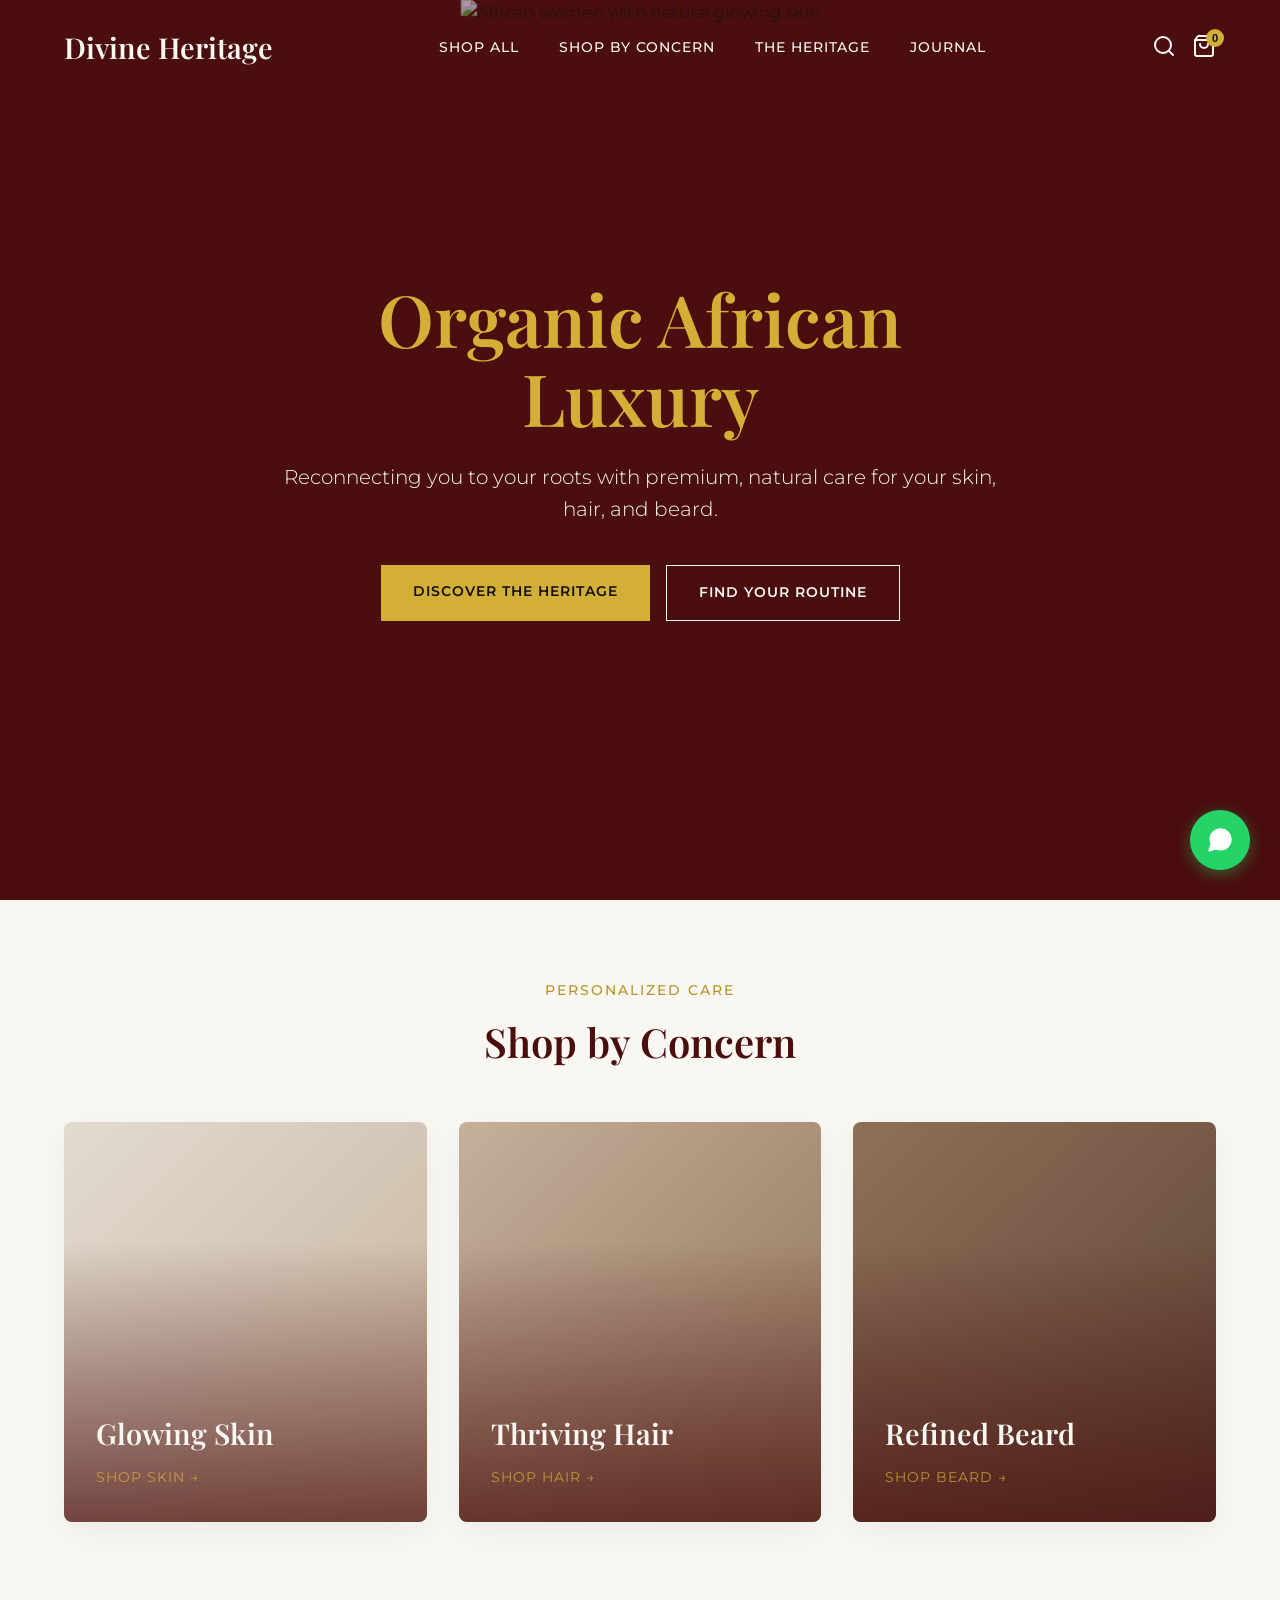
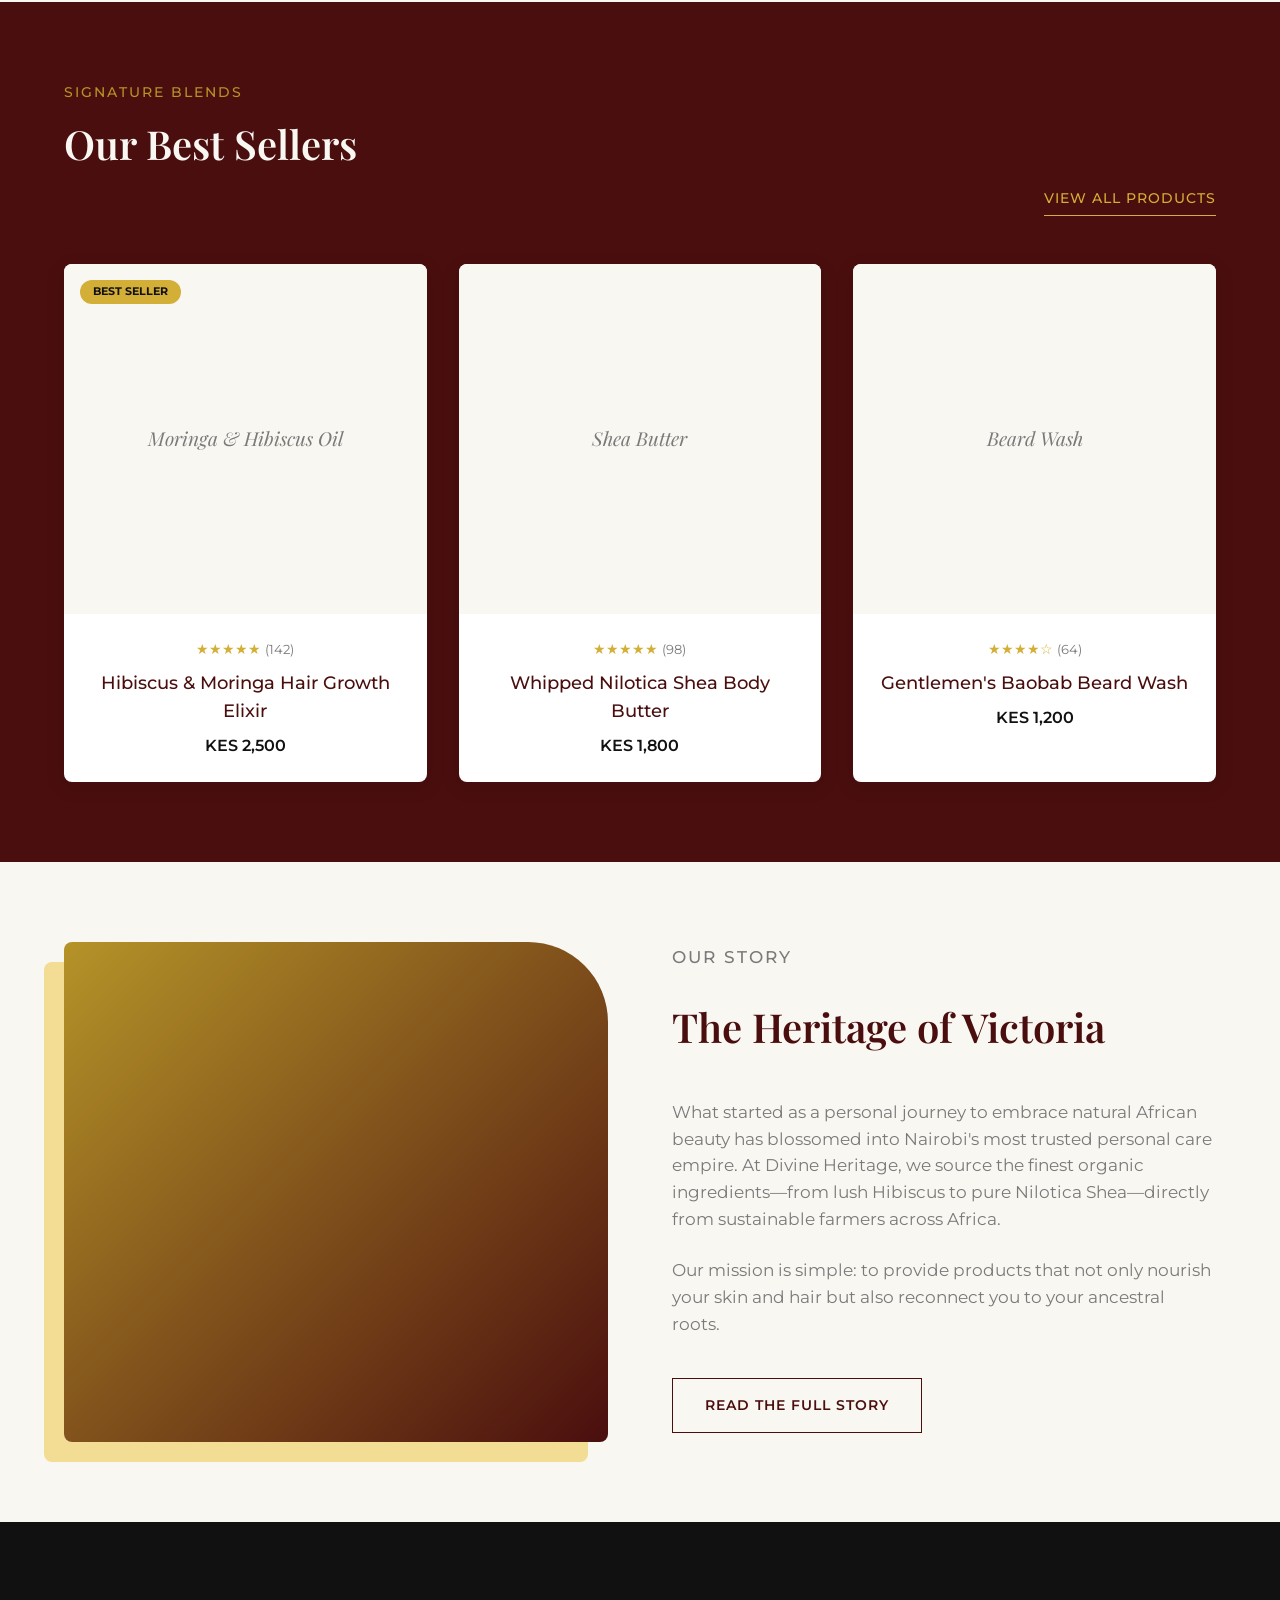
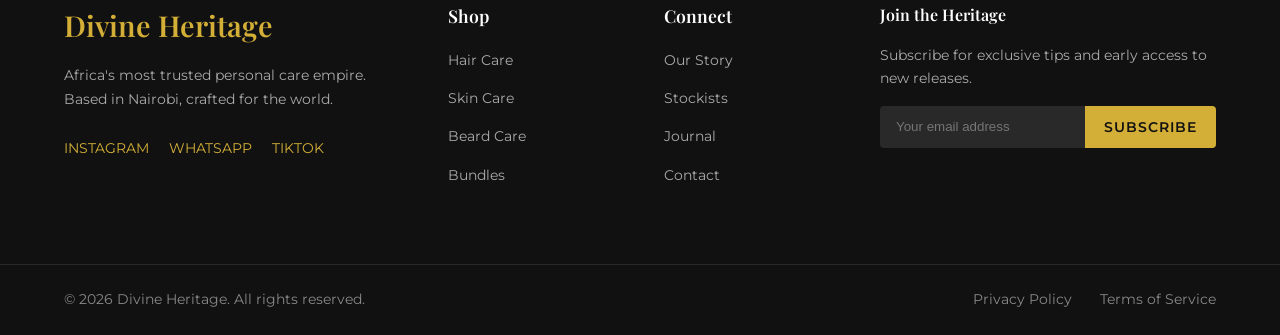
==== index.html @ e21c034c "Initial commit: Divine Heritage MVP frontend" ====
<!DOCTYPE html>
<html lang="en">
<head>
  <meta charset="UTF-8">
  <meta name="viewport" content="width=device-width, initial-scale=1.0">
  <title>Divine Heritage | Premium Organic African Beauty</title>
  <meta name="description" content="Discover Africa's most trusted personal care empire. Shop organic, premium beauty for hair, skin, and beard.">
  <link rel="preconnect" href="https://fonts.googleapis.com">
  <link rel="preconnect" href="https://fonts.gstatic.com" crossorigin>
  <link href="https://fonts.googleapis.com/css2?family=Montserrat:wght@300;400;500;600&family=Playfair+Display:ital,wght@0,400;0,600;0,700;1,400&display=swap" rel="stylesheet">
  <link rel="stylesheet" href="style.css">
</head>
<body>
  <!-- Header -->
  <header id="header">
    <div class="nav-container">
      <div class="logo">
        <h1>Divine Heritage</h1>
      </div>
      <nav class="desktop-nav">
        <ul>
          <li><a href="#shop">Shop All</a></li>
          <li><a href="#concern">Shop By Concern</a></li>
          <li><a href="#heritage">The Heritage</a></li>
          <li><a href="#journal">Journal</a></li>
        </ul>
      </nav>
      <div class="nav-actions">
        <button class="icon-btn search-btn" aria-label="Search">
          <svg width="24" height="24" viewBox="0 0 24 24" fill="none" stroke="currentColor" stroke-width="2" stroke-linecap="round" stroke-linejoin="round"><circle cx="11" cy="11" r="8"></circle><line x1="21" y1="21" x2="16.65" y2="16.65"></line></svg>
        </button>
        <button class="icon-btn cart-btn" aria-label="Cart">
          <svg width="24" height="24" viewBox="0 0 24 24" fill="none" stroke="currentColor" stroke-width="2" stroke-linecap="round" stroke-linejoin="round"><path d="M6 2L3 6v14a2 2 0 0 0 2 2h14a2 2 0 0 0 2-2V6l-3-4z"></path><line x1="3" y1="6" x2="21" y2="6"></line><path d="M16 10a4 4 0 0 1-8 0"></path></svg>
          <span class="cart-count">0</span>
        </button>
        <button class="mobile-menu-btn" aria-label="Menu">
          <svg width="24" height="24" viewBox="0 0 24 24" fill="none" stroke="currentColor" stroke-width="2" stroke-linecap="round" stroke-linejoin="round"><line x1="3" y1="12" x2="21" y2="12"></line><line x1="3" y1="6" x2="21" y2="6"></line><line x1="3" y1="18" x2="21" y2="18"></line></svg>
        </button>
      </div>
    </div>
  </header>

  <!-- Hero Section -->
  <section class="hero">
    <div class="hero-image-wrapper">
         <img src="file:///C:/Users/User/.gemini/antigravity/brain/b475bd1d-5b4a-4b65-ba5e-f91fca15aad9/hero_background_1776484237523.png" alt="African women with natural glowing skin" class="hero-bg">
    </div>
    <div class="hero-content fade-in-up">
      <h2 class="hero-title">Organic African Luxury</h2>
      <p class="hero-subtitle">Reconnecting you to your roots with premium, natural care for your skin, hair, and beard.</p>
      <div class="hero-buttons">
        <a href="#shop" class="btn btn-primary">Discover the Heritage</a>
        <a href="#quiz" class="btn btn-outline">Find Your Routine</a>
      </div>
    </div>
  </section>

  <!-- Shop by Concern -->
  <section id="concern" class="section">
    <div class="container text-center">
      <p class="section-kicker">Personalized Care</p>
      <h2 class="section-title">Shop by Concern</h2>
      <div class="concern-grid fade-in-up">
        
        <a href="#" class="concern-card">
          <div class="concern-img skin"></div>
          <div class="concern-overlay">
            <h3>Glowing Skin</h3>
            <span class="link-text">Shop Skin &rarr;</span>
          </div>
        </a>

        <a href="#" class="concern-card">
          <div class="concern-img hair"></div>
          <div class="concern-overlay">
            <h3>Thriving Hair</h3>
            <span class="link-text">Shop Hair &rarr;</span>
          </div>
        </a>

        <a href="#" class="concern-card">
          <div class="concern-img beard"></div>
          <div class="concern-overlay">
            <h3>Refined Beard</h3>
            <span class="link-text">Shop Beard &rarr;</span>
          </div>
        </a>

      </div>
    </div>
  </section>

  <!-- Best Sellers -->
  <section id="shop" class="section section-dark">
    <div class="container">
      <div class="section-header">
        <div>
           <p class="section-kicker">Signature Blends</p>
           <h2 class="section-title text-light">Our Best Sellers</h2>
        </div>
        <a href="#" class="link-light">View All Products</a>
      </div>

      <div class="products-grid">
        <!-- Product 1 -->
        <div class="product-card fade-in-up delay-1">
          <div class="product-image-container">
            <div class="product-placeholder">Moringa & Hibiscus Oil</div>
            <div class="product-actions">
              <button class="btn btn-primary btn-full add-to-cart-btn">Quick Add</button>
            </div>
            <span class="badge">Best Seller</span>
          </div>
          <div class="product-info">
            <div class="rating">★★★★★ <span>(142)</span></div>
            <h3 class="product-name">Hibiscus & Moringa Hair Growth Elixir</h3>
            <p class="product-price">KES 2,500</p>
          </div>
        </div>
        <!-- Product 2 -->
        <div class="product-card fade-in-up delay-2">
          <div class="product-image-container">
            <div class="product-placeholder">Shea Butter</div>
            <div class="product-actions">
               <button class="btn btn-primary btn-full add-to-cart-btn">Quick Add</button>
            </div>
          </div>
          <div class="product-info">
             <div class="rating">★★★★★ <span>(98)</span></div>
            <h3 class="product-name">Whipped Nilotica Shea Body Butter</h3>
            <p class="product-price">KES 1,800</p>
          </div>
        </div>
        <!-- Product 3 -->
        <div class="product-card fade-in-up delay-3">
          <div class="product-image-container">
             <div class="product-placeholder">Beard Wash</div>
             <div class="product-actions">
               <button class="btn btn-primary btn-full add-to-cart-btn">Quick Add</button>
            </div>
          </div>
          <div class="product-info">
            <div class="rating">★★★★☆ <span>(64)</span></div>
            <h3 class="product-name">Gentlemen's Baobab Beard Wash</h3>
            <p class="product-price">KES 1,200</p>
          </div>
        </div>
      </div>
    </div>
  </section>

  <!-- The Heritage / Story -->
  <section id="heritage" class="section story-section">
    <div class="container dual-layout">
      <div class="story-image fade-in-right">
          <div class="story-img-placeholder"></div>
      </div>
      <div class="story-content fade-in-left">
        <p class="section-kicker">Our Story</p>
        <h2 class="section-title">The Heritage of Victoria</h2>
        <p>What started as a personal journey to embrace natural African beauty has blossomed into Nairobi's most trusted personal care empire. At Divine Heritage, we source the finest organic ingredients—from lush Hibiscus to pure Nilotica Shea—directly from sustainable farmers across Africa.</p>
        <p>Our mission is simple: to provide products that not only nourish your skin and hair but also reconnect you to your ancestral roots.</p>
        <a href="#" class="btn btn-outline">Read The Full Story</a>
      </div>
    </div>
  </section>

  <!-- Footer -->
  <footer class="footer">
    <div class="container footer-grid">
      <div class="footer-brand">
        <h2>Divine Heritage</h2>
        <p>Africa's most trusted personal care empire. Based in Nairobi, crafted for the world.</p>
        <div class="social-links">
           <a href="#">Instagram</a>
           <a href="#">WhatsApp</a>
           <a href="#">TikTok</a>
        </div>
      </div>
      <div class="footer-links">
        <h4>Shop</h4>
        <ul>
          <li><a href="#">Hair Care</a></li>
          <li><a href="#">Skin Care</a></li>
          <li><a href="#">Beard Care</a></li>
          <li><a href="#">Bundles</a></li>
        </ul>
      </div>
      <div class="footer-links">
        <h4>Connect</h4>
        <ul>
          <li><a href="#">Our Story</a></li>
          <li><a href="#">Stockists</a></li>
          <li><a href="#">Journal</a></li>
          <li><a href="#">Contact</a></li>
        </ul>
      </div>
      <div class="footer-newsletter">
        <h4>Join the Heritage</h4>
        <p>Subscribe for exclusive tips and early access to new releases.</p>
        <form class="newsletter-form">
          <input type="email" placeholder="Your email address" required>
          <button type="submit" class="btn btn-primary">Subscribe</button>
        </form>
      </div>
    </div>
    <div class="footer-bottom">
      <div class="container">
        <p>&copy; 2026 Divine Heritage. All rights reserved.</p>
        <div class="legal-links">
           <a href="#">Privacy Policy</a>
           <a href="#">Terms of Service</a>
        </div>
      </div>
    </div>
  </footer>

  <!-- Sticky Mobile Add to Cart & FAB -->
  <div class="floating-actions">
    <a href="https://wa.me/something" class="fab whatsapp-fab" aria-label="Chat on WhatsApp">
       <svg width="28" height="28" viewBox="0 0 24 24" fill="white" stroke="white" stroke-width="2" stroke-linecap="round" stroke-linejoin="round"><path d="M21 11.5a8.38 8.38 0 0 1-.9 3.8 8.5 8.5 0 0 1-7.6 4.7 8.38 8.38 0 0 1-3.8-.9L3 21l1.9-5.7a8.38 8.38 0 0 1-.9-3.8 8.5 8.5 0 0 1 4.7-7.6 8.38 8.38 0 0 1 3.8-.9h.5a8.48 8.48 0 0 1 8 8v.5z"></path></svg>
    </a>
  </div>

  <script src="main.js"></script>
</body>
</html>
---- style.css ----
:root {
  /* Brand Colors */
  --clr-maroon: #4A0E0E;
  --clr-maroon-dark: #2F0808;
  --clr-gold: #D4AF37;
  --clr-gold-light: #F3DD94;
  --clr-gold-dark: #B59328;
  --clr-offwhite: #F9F7F2;
  --clr-white: #FFFFFF;
  --clr-black: #111111;
  --clr-gray: #7A7A7A;
  
  /* Typography */
  --font-serif: 'Playfair Display', serif;
  --font-sans: 'Montserrat', sans-serif;

  /* Spacing & Utilities */
  --transition: all 0.3s cubic-bezier(0.25, 0.46, 0.45, 0.94);
  --section-padding: 5rem 0;
}

* {
  margin: 0;
  padding: 0;
  box-sizing: border-box;
}

html {
  scroll-behavior: smooth;
  font-size: 16px;
}

body {
  font-family: var(--font-sans);
  background-color: var(--clr-offwhite);
  color: var(--clr-black);
  line-height: 1.6;
  overflow-x: hidden;
}

h1, h2, h3, h4, h5, h6 {
  font-family: var(--font-serif);
  font-weight: 600;
  margin-bottom: 1rem;
}

a {
  text-decoration: none;
  color: inherit;
  transition: var(--transition);
}

ul {
  list-style: none;
}

/* Typography Utilities */
.section-kicker {
  font-family: var(--font-sans);
  text-transform: uppercase;
  letter-spacing: 2px;
  font-size: 0.85rem;
  color: var(--clr-gold-dark);
  font-weight: 500;
  margin-bottom: 0.5rem;
}

.section-title {
  font-size: 2.5rem;
  color: var(--clr-maroon);
  margin-bottom: 2.5rem;
}

.text-center { text-align: center; }
.text-light { color: var(--clr-offwhite); }

/* Layout Utilities */
.container {
  width: 90%;
  max-width: 1200px;
  margin: 0 auto;
}

.section {
  padding: var(--section-padding);
}

.section-dark {
  background-color: var(--clr-maroon);
  color: var(--clr-offwhite);
}

/* Buttons */
.btn {
  display: inline-block;
  padding: 1rem 2rem;
  font-family: var(--font-sans);
  font-weight: 600;
  text-transform: uppercase;
  letter-spacing: 1px;
  font-size: 0.85rem;
  cursor: pointer;
  border: none;
  transition: var(--transition);
  position: relative;
  overflow: hidden;
  text-align: center;
}

.btn-primary {
  background-color: var(--clr-gold);
  color: var(--clr-black);
}

.btn-primary:hover {
  background-color: var(--clr-gold-light);
  transform: translateY(-2px);
  box-shadow: 0 5px 15px rgba(212, 175, 55, 0.3);
}

.btn-outline {
  background-color: transparent;
  color: var(--clr-offwhite);
  border: 1px solid var(--clr-offwhite);
}

.btn-outline:hover {
  background-color: var(--clr-offwhite);
  color: var(--clr-maroon);
}

.btn-full { width: 100%; }

/* Header & Nav */
header {
  position: fixed;
  top: 0;
  left: 0;
  width: 100%;
  z-index: 1000;
  padding: 1.5rem 0;
  transition: var(--transition);
}

.header-scrolled {
  background: rgba(249, 247, 242, 0.95);
  backdrop-filter: blur(10px);
  padding: 1rem 0;
  box-shadow: 0 2px 10px rgba(0,0,0,0.05);
}

.header-scrolled .logo h1 {
  color: var(--clr-maroon);
}

.header-scrolled .desktop-nav a,
.header-scrolled .icon-btn {
  color: var(--clr-black);
}

.nav-container {
  display: flex;
  justify-content: space-between;
  align-items: center;
  width: 90%;
  max-width: 1400px;
  margin: 0 auto;
}

.logo h1 {
  font-size: 1.8rem;
  color: var(--clr-offwhite);
  margin-bottom: 0;
  transition: var(--transition);
}

.desktop-nav ul {
  display: flex;
  gap: 2.5rem;
}

.desktop-nav a {
  color: var(--clr-offwhite);
  font-size: 0.9rem;
  font-weight: 500;
  text-transform: uppercase;
  letter-spacing: 1px;
}

.desktop-nav a:hover {
  color: var(--clr-gold);
}

.nav-actions {
  display: flex;
  gap: 1rem;
  align-items: center;
}

.icon-btn, .mobile-menu-btn {
  background: transparent;
  border: none;
  color: var(--clr-offwhite);
  cursor: pointer;
  position: relative;
  transition: var(--transition);
}

.icon-btn:hover {
  color: var(--clr-gold);
}

.cart-count {
  position: absolute;
  top: -5px;
  right: -8px;
  background-color: var(--clr-gold);
  color: var(--clr-black);
  font-size: 0.7rem;
  font-weight: bold;
  height: 18px;
  width: 18px;
  border-radius: 50%;
  display: flex;
  align-items: center;
  justify-content: center;
}

.mobile-menu-btn {
  display: none;
}

/* Hero Section */
.hero {
  position: relative;
  height: 100vh;
  min-height: 600px;
  display: flex;
  align-items: center;
  justify-content: center;
  text-align: center;
  overflow: hidden;
  background-color: var(--clr-maroon);
}

.hero-image-wrapper {
  position: absolute;
  top: 0;
  left: 0;
  width: 100%;
  height: 100%;
  border-bottom-left-radius: 50% 5%;
  border-bottom-right-radius: 50% 5%;
  overflow: hidden;
}

.hero-image-wrapper::after {
  content: '';
  position: absolute;
  top: 0; left: 0; width: 100%; height: 100%;
  background: linear-gradient(to bottom, rgba(74, 14, 14, 0.4), rgba(74, 14, 14, 0.8));
}

.hero-bg {
  width: 100%;
  height: 100%;
  object-fit: cover;
  transform: scale(1.05); /* Slight zoom for premium feel */
}

.hero-content {
  position: relative;
  z-index: 10;
  max-width: 800px;
  padding: 0 1.5rem;
}

.hero-title {
  color: var(--clr-gold);
  font-size: 4.5rem;
  line-height: 1.1;
  margin-bottom: 1.5rem;
}

.hero-subtitle {
  color: var(--clr-offwhite);
  font-size: 1.25rem;
  margin-bottom: 2.5rem;
  font-weight: 300;
}

.hero-buttons {
  display: flex;
  gap: 1rem;
  justify-content: center;
}

/* Shop by Concern */
.concern-grid {
  display: grid;
  grid-template-columns: repeat(3, 1fr);
  gap: 2rem;
  margin-top: 3rem;
}

.concern-card {
  position: relative;
  height: 400px;
  overflow: hidden;
  border-radius: 8px;
  box-shadow: 0 10px 30px rgba(0,0,0,0.05);
}

.concern-img {
  width: 100%;
  height: 100%;
  background-size: cover;
  background-position: center;
  transition: transform 0.8s ease;
  background-color: #E2DBD0; /* Fallback */
}

/* Gradients for generic placeholders since we don't have images */
.concern-img.skin { background: linear-gradient(135deg, #E2DBD0, #C5B09A); }
.concern-img.hair { background: linear-gradient(135deg, #C5B09A, #8F7057); }
.concern-img.beard { background: linear-gradient(135deg, #8F7057, #5C4336); }

.concern-card::after {
  content: '';
  position: absolute;
  top: 0; left: 0; width: 100%; height: 100%;
  background: linear-gradient(to top, rgba(74, 14, 14, 0.7) 0%, transparent 70%);
}

.concern-card:hover .concern-img {
  transform: scale(1.05);
}

.concern-overlay {
  position: absolute;
  bottom: 0;
  left: 0;
  width: 100%;
  padding: 2rem;
  z-index: 5;
  color: var(--clr-offwhite);
  text-align: left;
}

.concern-overlay h3 {
  font-size: 1.8rem;
  margin-bottom: 0.5rem;
}

.link-text {
  font-family: var(--font-sans);
  font-size: 0.85rem;
  text-transform: uppercase;
  letter-spacing: 1px;
  color: var(--clr-gold);
  opacity: 0.8;
  transition: var(--transition);
}

.concern-card:hover .link-text {
  opacity: 1;
}

/* Best Sellers */
.section-header {
  display: flex;
  justify-content: space-between;
  align-items: flex-end;
  margin-bottom: 3rem;
}

.link-light {
  color: var(--clr-gold);
  text-transform: uppercase;
  letter-spacing: 1px;
  font-size: 0.85rem;
  font-weight: 500;
  border-bottom: 1px solid var(--clr-gold);
  padding-bottom: 5px;
}

.link-light:hover {
  color: var(--clr-offwhite);
  border-bottom-color: var(--clr-offwhite);
}

.products-grid {
  display: grid;
  grid-template-columns: repeat(auto-fill, minmax(300px, 1fr));
  gap: 2rem;
}

.product-card {
  background-color: var(--clr-white);
  border-radius: 8px;
  overflow: hidden;
  box-shadow: 0 5px 20px rgba(0,0,0,0.1);
  transition: var(--transition);
}

.product-card:hover {
  transform: translateY(-10px);
}

.product-image-container {
  position: relative;
  height: 350px;
  overflow: hidden;
}

/* Soft placeholders */
.product-placeholder {
  width: 100%;
  height: 100%;
  background: var(--clr-offwhite);
  display: flex;
  align-items: center;
  justify-content: center;
  font-family: var(--font-serif);
  color: var(--clr-gray);
  font-size: 1.2rem;
  font-style: italic;
}

.badge {
  position: absolute;
  top: 1rem;
  left: 1rem;
  background-color: var(--clr-gold);
  color: var(--clr-black);
  padding: 0.2rem 0.8rem;
  font-size: 0.7rem;
  font-weight: bold;
  text-transform: uppercase;
  border-radius: 20px;
}

.product-actions {
  position: absolute;
  bottom: -60px;
  left: 0;
  width: 100%;
  padding: 1rem;
  transition: var(--transition);
  opacity: 0;
}

.product-card:hover .product-actions {
  bottom: 0;
  opacity: 1;
}

.product-info {
  padding: 1.5rem;
  text-align: center;
}

.rating {
  color: var(--clr-gold);
  font-size: 0.9rem;
  margin-bottom: 0.5rem;
}
.rating span { color: var(--clr-gray); font-size: 0.8rem; }

.product-name {
  font-size: 1.1rem;
  color: var(--clr-maroon);
  font-family: var(--font-sans);
  font-weight: 500;
  margin-bottom: 0.5rem;
}

.product-price {
  font-family: var(--font-sans);
  font-weight: 600;
  color: var(--clr-black);
}

/* The Heritage (Story) */
.dual-layout {
  display: grid;
  grid-template-columns: 1fr 1fr;
  gap: 4rem;
  align-items: center;
}

.story-img-placeholder {
  height: 500px;
  background: linear-gradient(135deg, #B59328, #4A0E0E);
  border-radius: 8px 80px 8px 8px; /* Organic shape */
  box-shadow: -20px 20px 0 var(--clr-gold-light);
}

.story-content p {
  color: var(--clr-gray);
  margin-bottom: 1.5rem;
  font-size: 1.05rem;
}

.story-content .btn {
  margin-top: 1rem;
  border-color: var(--clr-maroon);
  color: var(--clr-maroon);
}
.story-content .btn:hover {
  background-color: var(--clr-maroon);
  color: var(--clr-offwhite);
}

/* Footer */
.footer {
  background-color: var(--clr-black);
  color: var(--clr-offwhite);
  padding-top: 5rem;
}

.footer-grid {
  display: grid;
  grid-template-columns: 2fr 1fr 1fr 2fr;
  gap: 3rem;
  margin-bottom: 4rem;
}

.footer-brand h2 {
  color: var(--clr-gold);
  font-size: 1.8rem;
}
.footer-brand p {
  color: #aaa;
  margin-bottom: 1.5rem;
  font-size: 0.9rem;
}
.social-links a {
  display: inline-block;
  margin-right: 1rem;
  color: var(--clr-gold);
  font-size: 0.9rem;
  text-transform: uppercase;
}

.footer-links h4 {
  color: var(--clr-white);
  font-size: 1.1rem;
}
.footer-links ul li {
  margin-bottom: 0.8rem;
}
.footer-links a {
  color: #aaa;
  font-size: 0.9rem;
}
.footer-links a:hover {
  color: var(--clr-gold);
}

.footer-newsletter h4 {
  color: var(--clr-white);
}
.footer-newsletter p {
  color: #aaa;
  font-size: 0.9rem;
  margin-bottom: 1rem;
}
.newsletter-form {
  display: flex;
}
.newsletter-form input {
  padding: 0.8rem 1rem;
  border: none;
  background: rgba(255,255,255,0.1);
  color: white;
  outline: none;
  border-radius: 4px 0 0 4px;
  flex-grow: 1;
}
.newsletter-form .btn {
  border-radius: 0 4px 4px 0;
  padding: 0.8rem 1.2rem;
}

.footer-bottom {
  border-top: 1px solid rgba(255,255,255,0.1);
  padding: 1.5rem 0;
  font-size: 0.85rem;
  color: #888;
}
.footer-bottom .container {
  display: flex;
  justify-content: space-between;
  align-items: center;
}
.legal-links a {
  margin-left: 1.5rem;
  color: #888;
}

/* Floating Actions */
.floating-actions {
  position: fixed;
  bottom: 30px;
  right: 30px;
  z-index: 1000;
}
.fab {
  display: flex;
  justify-content: center;
  align-items: center;
  width: 60px;
  height: 60px;
  border-radius: 50%;
  background-color: #25D366; /* WhatsApp Green */
  box-shadow: 0 4px 15px rgba(37, 211, 102, 0.4);
  transition: transform 0.3s ease;
}
.fab:hover {
  transform: scale(1.1);
}

/* Animations */
.fade-in-up {
  opacity: 0;
  transform: translateY(30px);
  transition: opacity 0.8s ease, transform 0.8s ease;
}
.fade-in-right {
  opacity: 0;
  transform: translateX(-30px);
  transition: opacity 0.8s ease, transform 0.8s ease;
}
.fade-in-left {
  opacity: 0;
  transform: translateX(30px);
  transition: opacity 0.8s ease, transform 0.8s ease;
}
.is-visible {
  opacity: 1;
  transform: translate(0);
}

.delay-1 { transition-delay: 0.1s; }
.delay-2 { transition-delay: 0.2s; }
.delay-3 { transition-delay: 0.3s; }

/* Responsive */
@media (max-width: 992px) {
  .hero-title { font-size: 3.5rem; }
  .dual-layout { grid-template-columns: 1fr; gap: 2rem; }
  .story-img-placeholder { height: 350px; }
  .footer-grid { grid-template-columns: 1fr 1fr; }
}

@media (max-width: 768px) {
  .desktop-nav { display: none; }
  .mobile-menu-btn { display: block; }
  .hero-title { font-size: 2.8rem; }
  .hero-buttons { flex-direction: column; }
  .concern-grid { grid-template-columns: 1fr; }
  .footer-grid { grid-template-columns: 1fr; }
}
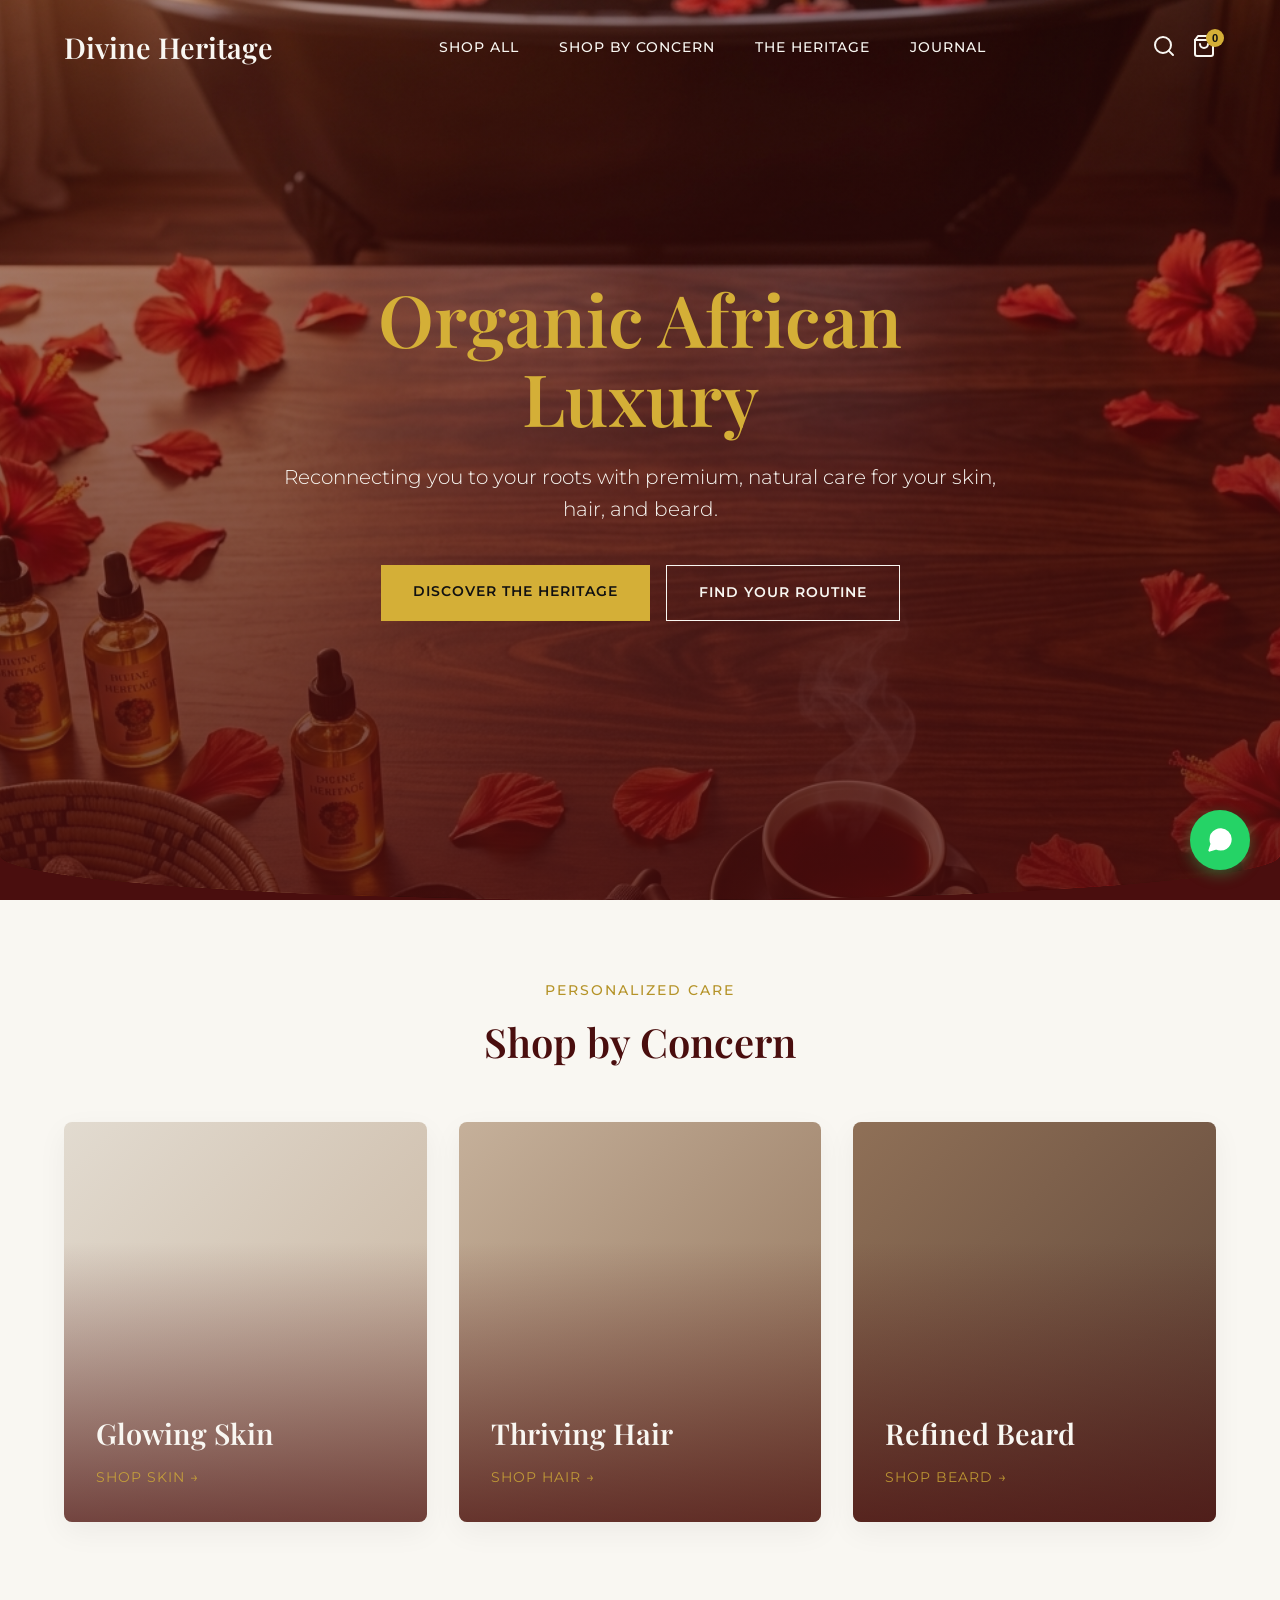
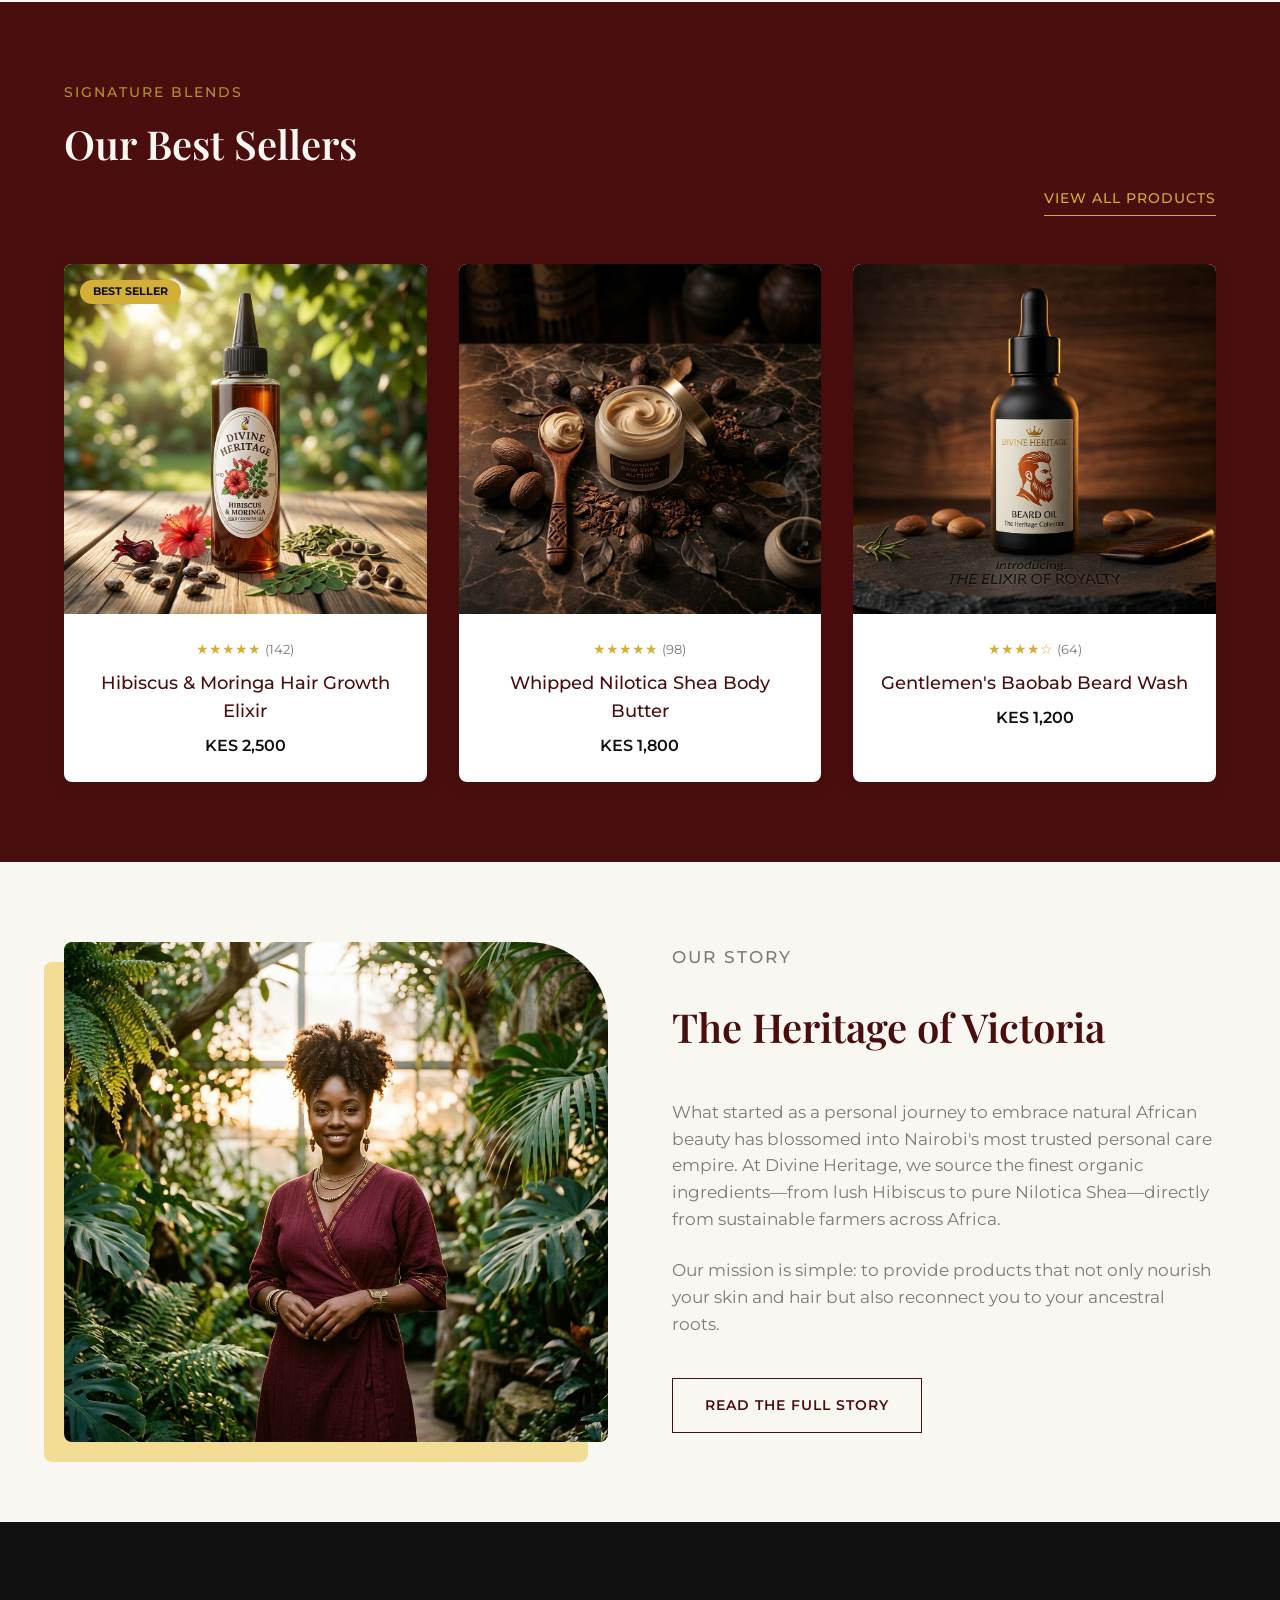
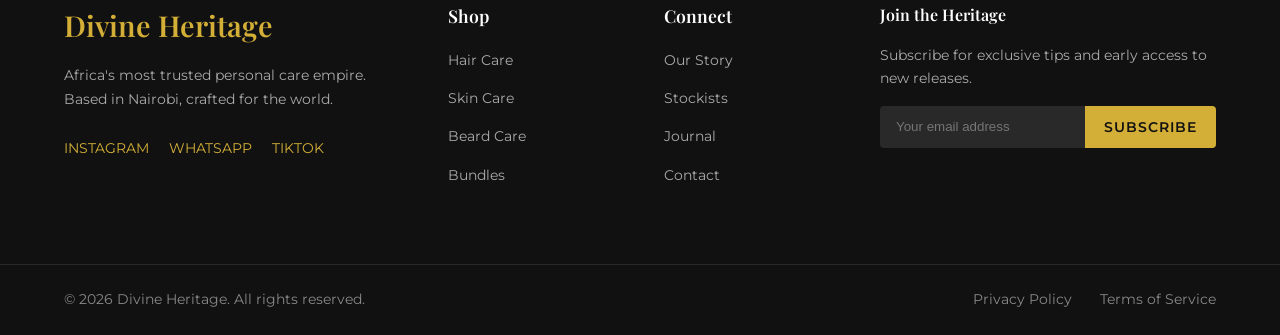
==== commit c0d53d4f: "Updated assets based on authentic brand photos" ====
--- a/index.html
+++ b/index.html
@@ -43,7 +43,7 @@
   <!-- Hero Section -->
   <section class="hero">
     <div class="hero-image-wrapper">
-         <img src="file:///C:/Users/User/.gemini/antigravity/brain/b475bd1d-5b4a-4b65-ba5e-f91fca15aad9/hero_background_1776484237523.png" alt="African women with natural glowing skin" class="hero-bg">
+         <img src="assets/hero_background_v2_1776486921537.png" alt="African women with natural glowing skin" class="hero-bg">
     </div>
     <div class="hero-content fade-in-up">
       <h2 class="hero-title">Organic African Luxury</h2>
@@ -105,7 +105,7 @@
         <!-- Product 1 -->
         <div class="product-card fade-in-up delay-1">
           <div class="product-image-container">
-            <div class="product-placeholder">Moringa & Hibiscus Oil</div>
+            <img src="assets/product_hair_oil_v2_1776486874423.png" alt="Moringa & Hibiscus Oil" style="width:100%; height:100%; object-fit:cover;">
             <div class="product-actions">
               <button class="btn btn-primary btn-full add-to-cart-btn">Quick Add</button>
             </div>
@@ -120,7 +120,7 @@
         <!-- Product 2 -->
         <div class="product-card fade-in-up delay-2">
           <div class="product-image-container">
-            <div class="product-placeholder">Shea Butter</div>
+            <img src="assets/product_shea_butter_v2_1776486889189.png" alt="Shea Butter" style="width:100%; height:100%; object-fit:cover;">
             <div class="product-actions">
                <button class="btn btn-primary btn-full add-to-cart-btn">Quick Add</button>
             </div>
@@ -134,7 +134,7 @@
         <!-- Product 3 -->
         <div class="product-card fade-in-up delay-3">
           <div class="product-image-container">
-             <div class="product-placeholder">Beard Wash</div>
+             <img src="assets/product_beard_wash_v2_1776486905525.png" alt="Beard Wash" style="width:100%; height:100%; object-fit:cover;">
              <div class="product-actions">
                <button class="btn btn-primary btn-full add-to-cart-btn">Quick Add</button>
             </div>
@@ -153,7 +153,7 @@
   <section id="heritage" class="section story-section">
     <div class="container dual-layout">
       <div class="story-image fade-in-right">
-          <div class="story-img-placeholder"></div>
+          <div class="story-img-placeholder" style="background-image: url('assets/story_founder_1776485600450.png'); background-size: cover; background-position: center;"></div>
       </div>
       <div class="story-content fade-in-left">
         <p class="section-kicker">Our Story</p>
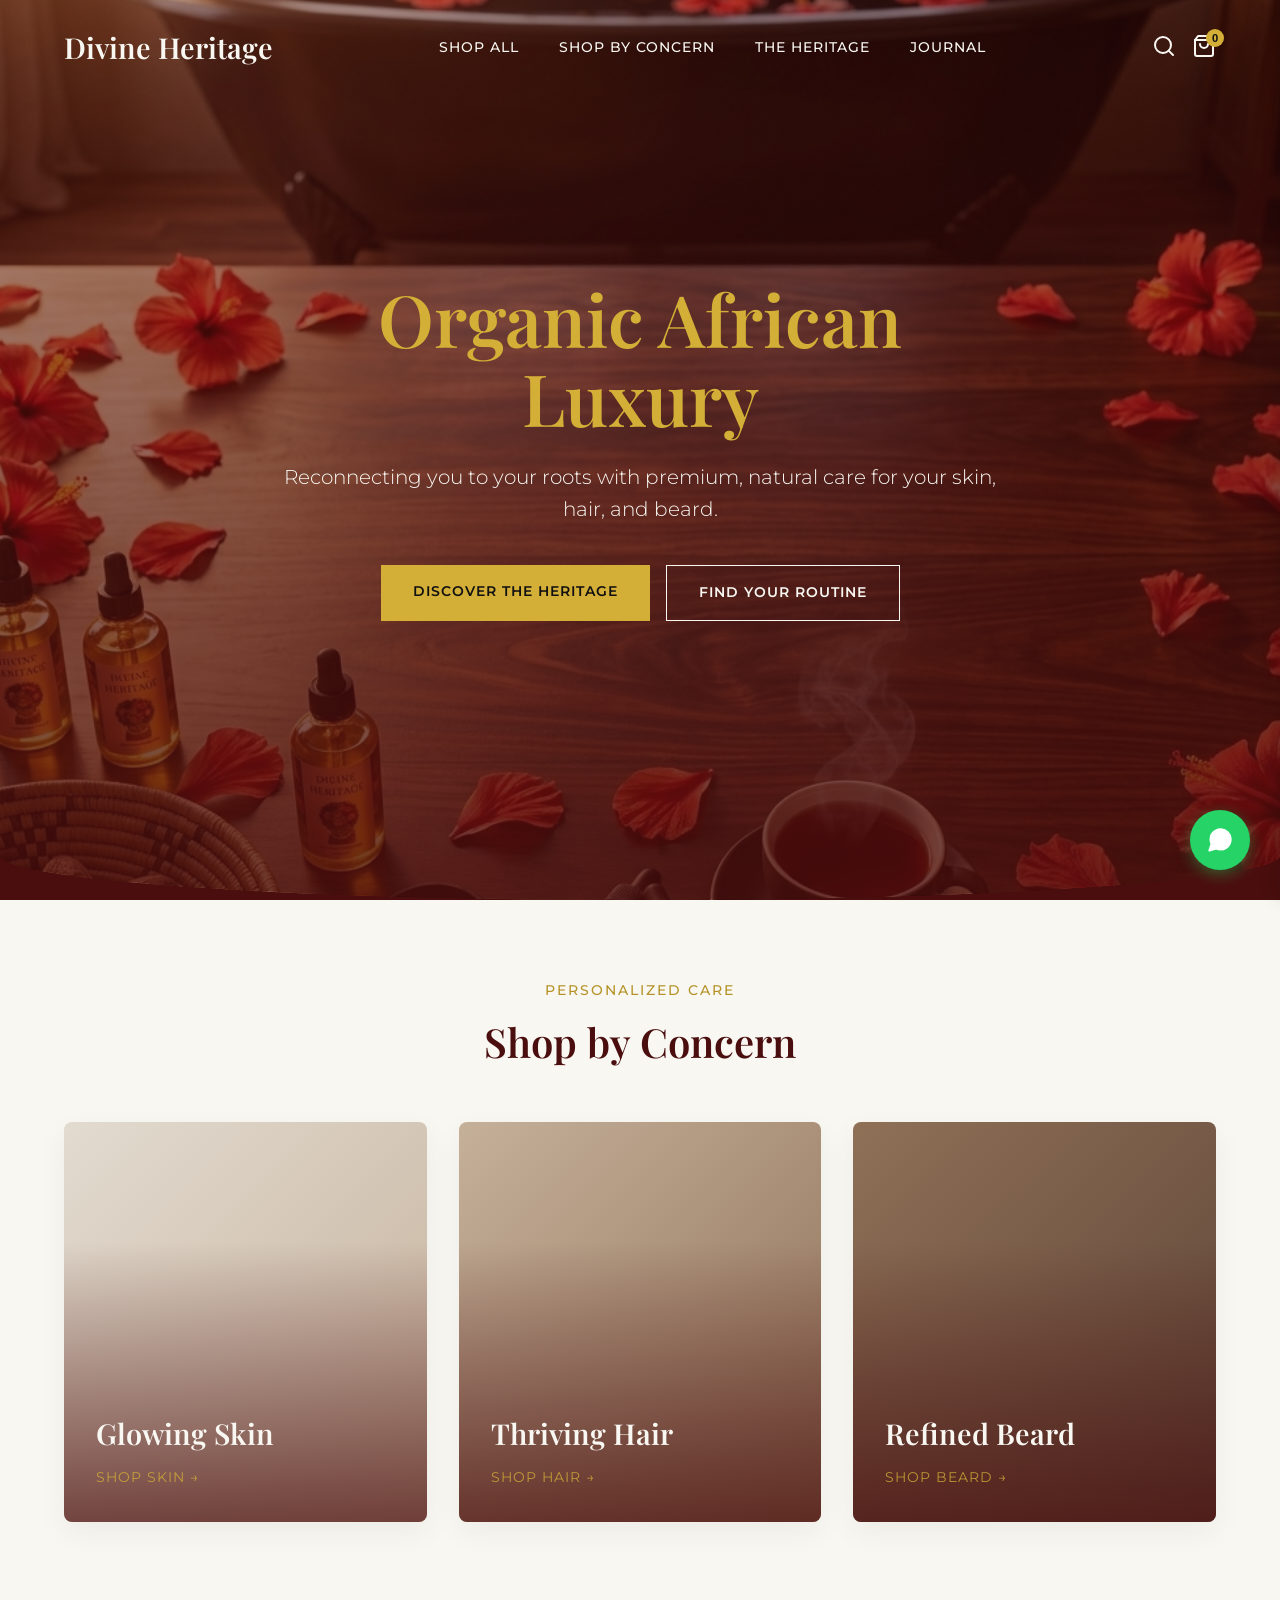
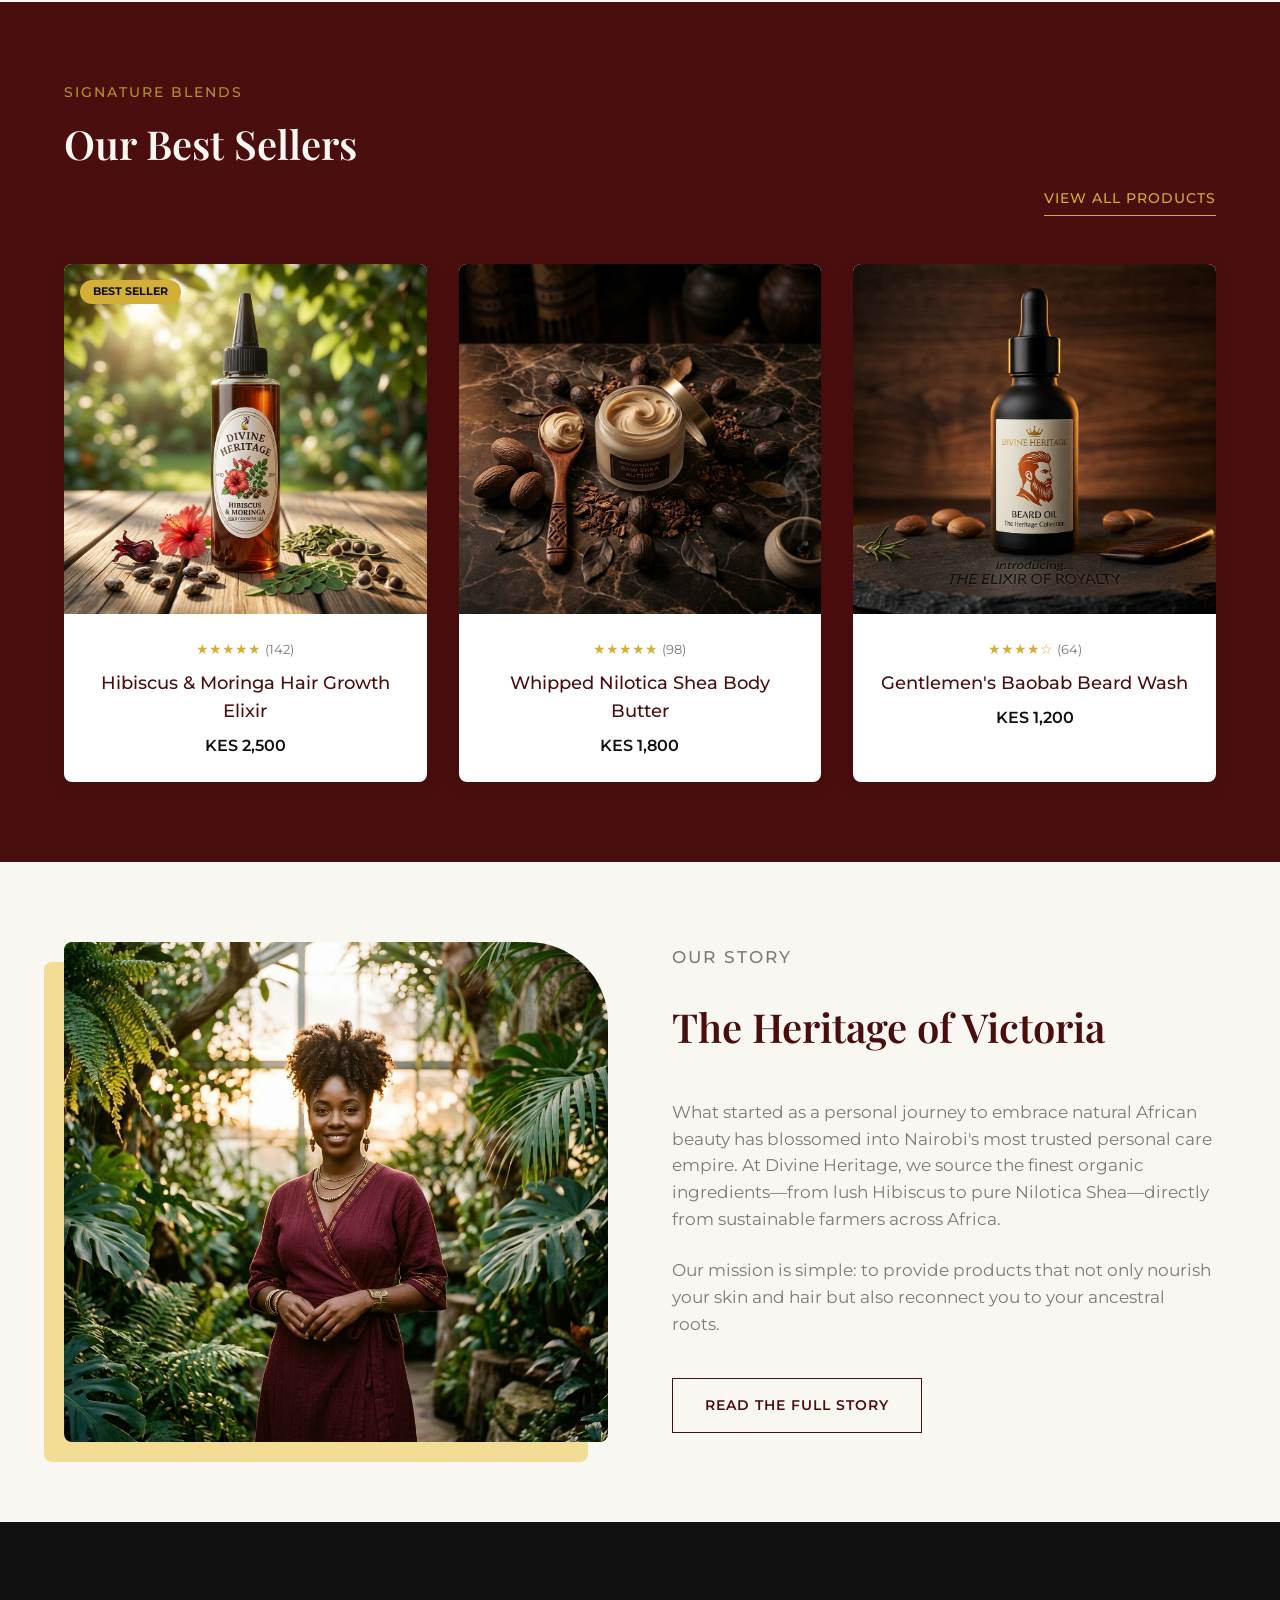
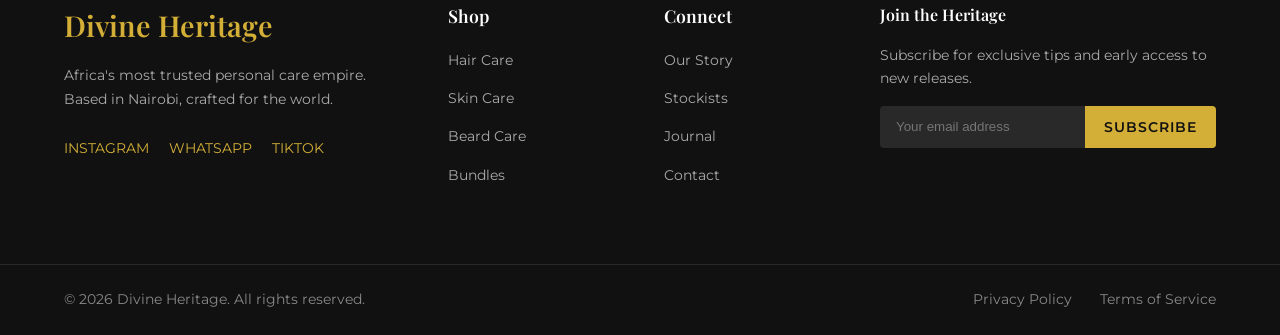
==== commit 18597df2: "Add dynamic WhatsApp Shopping Cart Integration" ====
--- a/index.html
+++ b/index.html
@@ -29,7 +29,7 @@
         <button class="icon-btn search-btn" aria-label="Search">
           <svg width="24" height="24" viewBox="0 0 24 24" fill="none" stroke="currentColor" stroke-width="2" stroke-linecap="round" stroke-linejoin="round"><circle cx="11" cy="11" r="8"></circle><line x1="21" y1="21" x2="16.65" y2="16.65"></line></svg>
         </button>
-        <button class="icon-btn cart-btn" aria-label="Cart">
+        <button class="icon-btn cart-btn" id="cart-btn" aria-label="Cart">
           <svg width="24" height="24" viewBox="0 0 24 24" fill="none" stroke="currentColor" stroke-width="2" stroke-linecap="round" stroke-linejoin="round"><path d="M6 2L3 6v14a2 2 0 0 0 2 2h14a2 2 0 0 0 2-2V6l-3-4z"></path><line x1="3" y1="6" x2="21" y2="6"></line><path d="M16 10a4 4 0 0 1-8 0"></path></svg>
           <span class="cart-count">0</span>
         </button>
@@ -107,7 +107,7 @@
           <div class="product-image-container">
             <img src="assets/product_hair_oil_v2_1776486874423.png" alt="Moringa & Hibiscus Oil" style="width:100%; height:100%; object-fit:cover;">
             <div class="product-actions">
-              <button class="btn btn-primary btn-full add-to-cart-btn">Quick Add</button>
+              <button class="btn btn-primary btn-full add-to-cart-btn" data-id="p1" data-name="Hibiscus & Moringa Hair Growth Elixir" data-price="2500">Quick Add</button>
             </div>
             <span class="badge">Best Seller</span>
           </div>
@@ -122,7 +122,7 @@
           <div class="product-image-container">
             <img src="assets/product_shea_butter_v2_1776486889189.png" alt="Shea Butter" style="width:100%; height:100%; object-fit:cover;">
             <div class="product-actions">
-               <button class="btn btn-primary btn-full add-to-cart-btn">Quick Add</button>
+               <button class="btn btn-primary btn-full add-to-cart-btn" data-id="p2" data-name="Whipped Nilotica Shea Body Butter" data-price="1800">Quick Add</button>
             </div>
           </div>
           <div class="product-info">
@@ -136,7 +136,7 @@
           <div class="product-image-container">
              <img src="assets/product_beard_wash_v2_1776486905525.png" alt="Beard Wash" style="width:100%; height:100%; object-fit:cover;">
              <div class="product-actions">
-               <button class="btn btn-primary btn-full add-to-cart-btn">Quick Add</button>
+               <button class="btn btn-primary btn-full add-to-cart-btn" data-id="p3" data-name="Gentlemen's Baobab Beard Wash" data-price="1200">Quick Add</button>
             </div>
           </div>
           <div class="product-info">
@@ -222,6 +222,25 @@
     </a>
   </div>
 
+  <!-- Cart Drawer -->
+  <div class="cart-overlay" id="cart-overlay"></div>
+  <div class="cart-drawer" id="cart-drawer">
+    <div class="cart-header">
+      <h3>Your Cart</h3>
+      <button class="close-btn" id="close-cart">&times;</button>
+    </div>
+    <div class="cart-body" id="cart-items-container">
+      <p class="empty-cart-msg">Your cart is currently empty.</p>
+    </div>
+    <div class="cart-footer">
+      <div class="cart-total">
+        <span>Total:</span>
+        <span id="cart-total-price">KES 0</span>
+      </div>
+      <button class="btn btn-primary btn-full" id="checkout-btn">Checkout via WhatsApp</button>
+    </div>
+  </div>
+
   <script src="main.js"></script>
 </body>
 </html>
--- a/style.css
+++ b/style.css
@@ -662,3 +662,130 @@
   .concern-grid { grid-template-columns: 1fr; }
   .footer-grid { grid-template-columns: 1fr; }
 }
+
+/* Cart Drawer */
+.cart-overlay {
+  position: fixed;
+  top: 0; left: 0; width: 100%; height: 100%;
+  background: rgba(0,0,0,0.5);
+  z-index: 1001;
+  opacity: 0;
+  visibility: hidden;
+  transition: var(--transition);
+}
+
+.cart-overlay.active {
+  opacity: 1;
+  visibility: visible;
+}
+
+.cart-drawer {
+  position: fixed;
+  top: 0; right: -400px;
+  width: 100%;
+  max-width: 400px;
+  height: 100%;
+  background: var(--clr-offwhite);
+  z-index: 1002;
+  box-shadow: -5px 0 15px rgba(0,0,0,0.1);
+  display: flex;
+  flex-direction: column;
+  transition: right 0.4s cubic-bezier(0.25, 0.46, 0.45, 0.94);
+}
+
+.cart-drawer.open {
+  right: 0;
+}
+
+.cart-header {
+  padding: 1.5rem;
+  border-bottom: 1px solid rgba(0,0,0,0.1);
+  display: flex;
+  justify-content: space-between;
+  align-items: center;
+  background: var(--clr-maroon);
+  color: var(--clr-gold);
+}
+
+.cart-header h3 {
+  margin: 0;
+  font-size: 1.5rem;
+}
+
+.close-btn {
+  background: transparent;
+  border: none;
+  font-size: 2rem;
+  color: var(--clr-offwhite);
+  cursor: pointer;
+  line-height: 1;
+}
+
+.cart-body {
+  flex-grow: 1;
+  overflow-y: auto;
+  padding: 1.5rem;
+}
+
+.empty-cart-msg {
+  text-align: center;
+  color: var(--clr-gray);
+  margin-top: 2rem;
+}
+
+.cart-item {
+  display: flex;
+  justify-content: space-between;
+  align-items: center;
+  margin-bottom: 1.5rem;
+  padding-bottom: 1.5rem;
+  border-bottom: 1px solid rgba(0,0,0,0.05);
+}
+
+.cart-item-info h4 {
+  font-family: var(--font-sans);
+  font-size: 0.9rem;
+  color: var(--clr-maroon);
+  margin-bottom: 0.2rem;
+}
+
+.cart-item-price {
+  font-size: 0.85rem;
+  color: var(--clr-gray);
+}
+
+.cart-item-actions {
+  display: flex;
+  align-items: center;
+  gap: 0.5rem;
+}
+
+.qty-btn {
+  background: var(--clr-white);
+  border: 1px solid var(--clr-gray);
+  width: 24px; height: 24px;
+  border-radius: 4px;
+  cursor: pointer;
+}
+
+.cart-item-qty {
+  font-size: 0.9rem;
+  font-weight: 600;
+}
+
+.cart-footer {
+  padding: 1.5rem;
+  border-top: 1px solid rgba(0,0,0,0.1);
+  background: var(--clr-white);
+}
+
+.cart-total {
+  display: flex;
+  justify-content: space-between;
+  font-size: 1.2rem;
+  font-weight: 600;
+  margin-bottom: 1rem;
+  font-family: var(--font-serif);
+  color: var(--clr-maroon);
+}
+
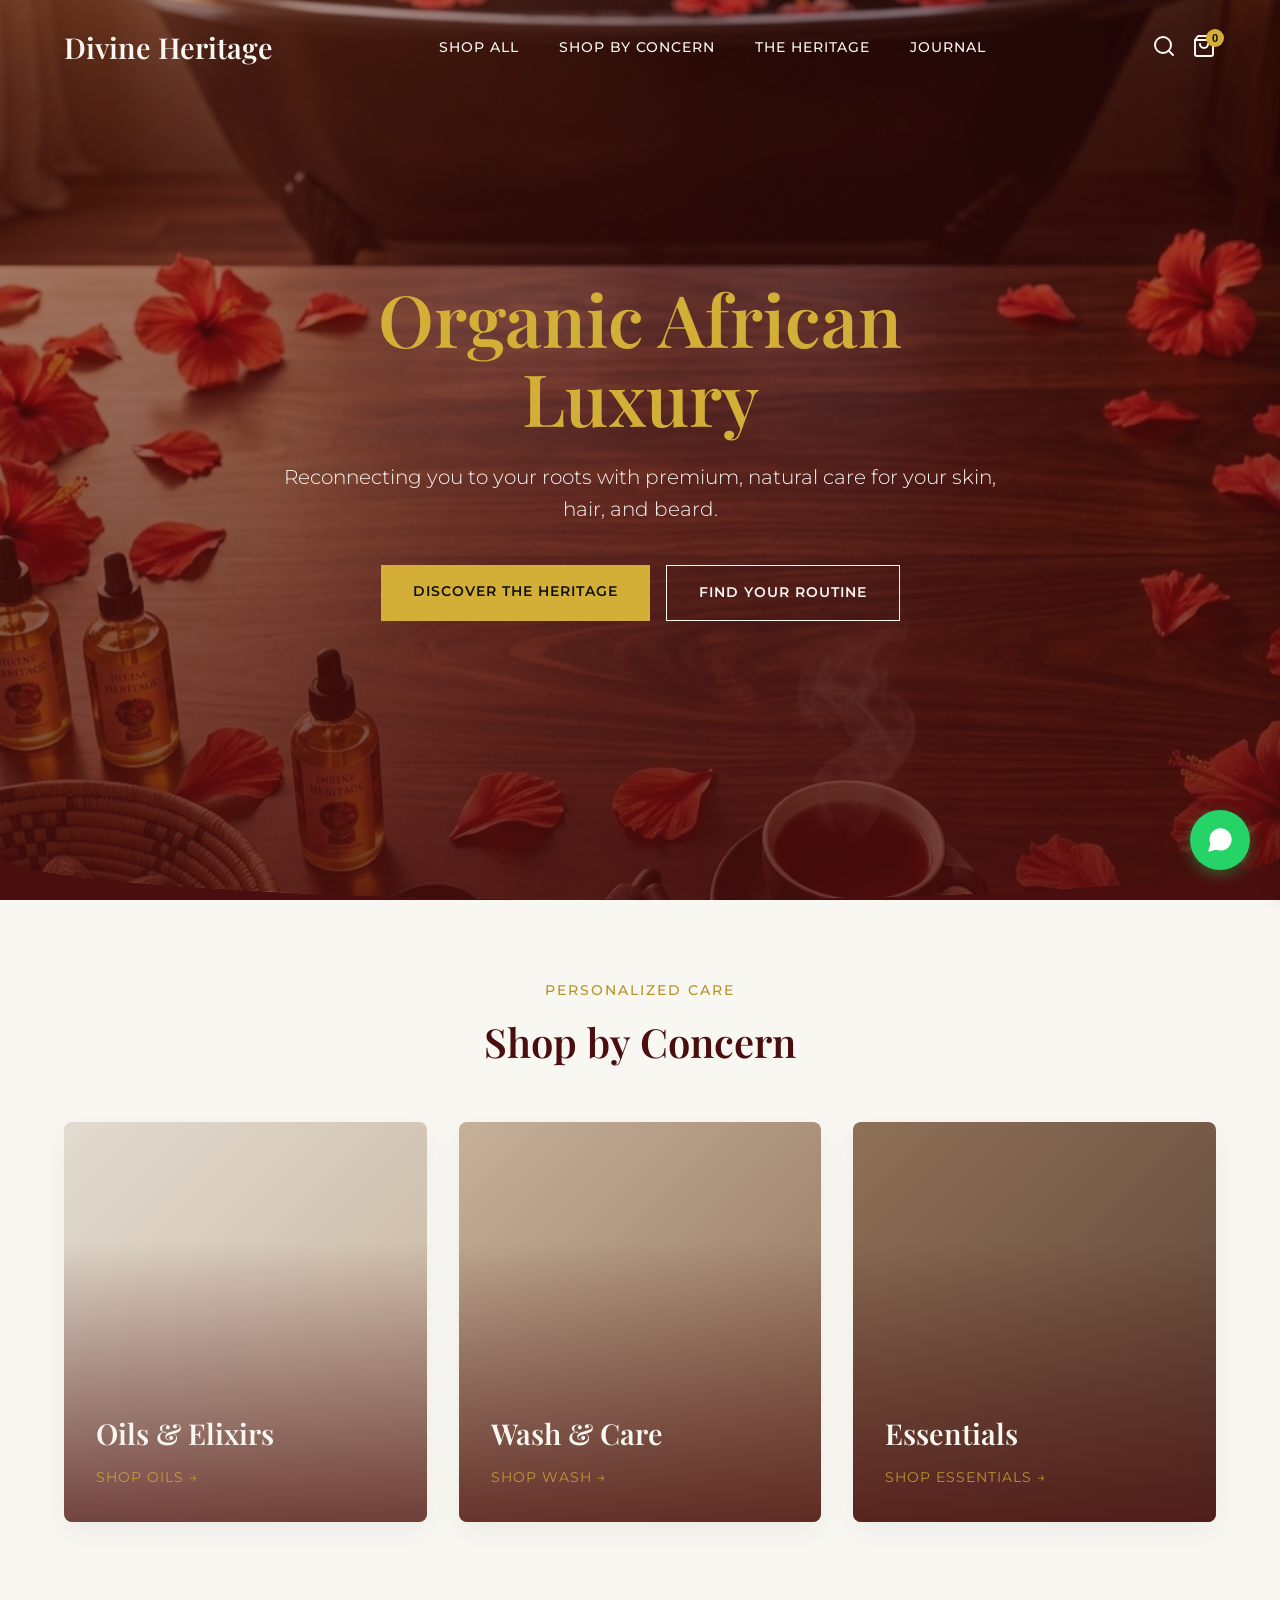
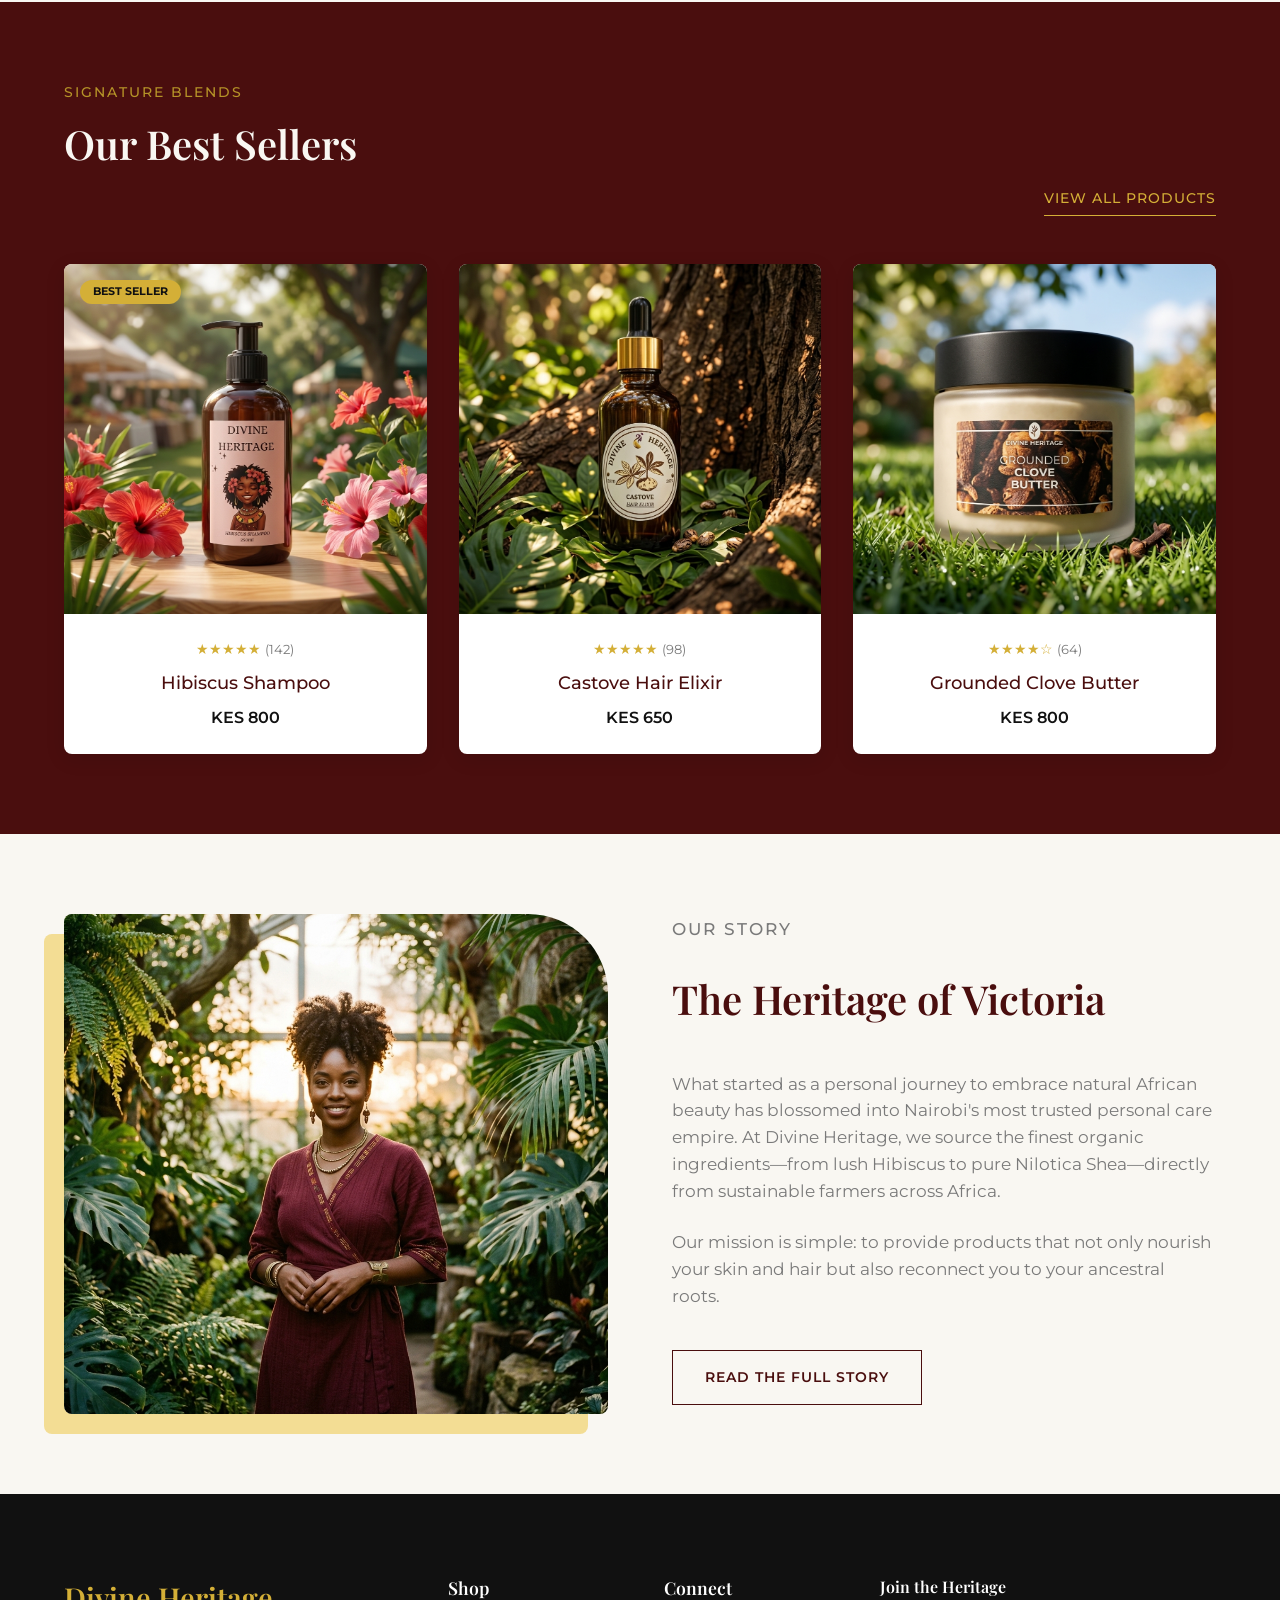
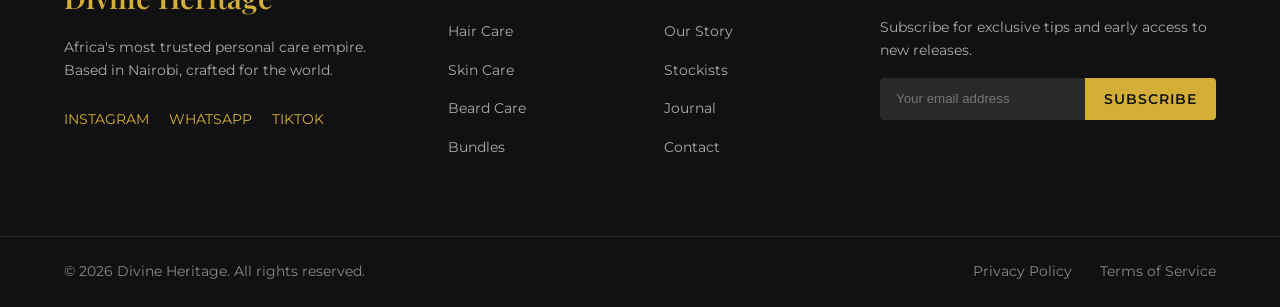
==== commit b4ed725a: "Synchronize catalogue items, prices, and update WhatsApp contact" ====
--- a/index.html
+++ b/index.html
@@ -65,24 +65,24 @@
         <a href="#" class="concern-card">
           <div class="concern-img skin"></div>
           <div class="concern-overlay">
-            <h3>Glowing Skin</h3>
-            <span class="link-text">Shop Skin &rarr;</span>
+            <h3>Oils & Elixirs</h3>
+            <span class="link-text">Shop Oils &rarr;</span>
           </div>
         </a>
 
         <a href="#" class="concern-card">
           <div class="concern-img hair"></div>
           <div class="concern-overlay">
-            <h3>Thriving Hair</h3>
-            <span class="link-text">Shop Hair &rarr;</span>
+            <h3>Wash & Care</h3>
+            <span class="link-text">Shop Wash &rarr;</span>
           </div>
         </a>
 
         <a href="#" class="concern-card">
           <div class="concern-img beard"></div>
           <div class="concern-overlay">
-            <h3>Refined Beard</h3>
-            <span class="link-text">Shop Beard &rarr;</span>
+            <h3>Essentials</h3>
+            <span class="link-text">Shop Essentials &rarr;</span>
           </div>
         </a>
 
@@ -105,44 +105,44 @@
         <!-- Product 1 -->
         <div class="product-card fade-in-up delay-1">
           <div class="product-image-container">
-            <img src="assets/product_hair_oil_v2_1776486874423.png" alt="Moringa & Hibiscus Oil" style="width:100%; height:100%; object-fit:cover;">
+            <img src="assets/product_hibiscus_shampoo_1776489032960.png" alt="Hibiscus Shampoo" style="width:100%; height:100%; object-fit:cover;">
             <div class="product-actions">
-              <button class="btn btn-primary btn-full add-to-cart-btn" data-id="p1" data-name="Hibiscus & Moringa Hair Growth Elixir" data-price="2500">Quick Add</button>
+              <button class="btn btn-primary btn-full add-to-cart-btn" data-id="p1" data-name="Hibiscus Shampoo" data-price="800">Quick Add</button>
             </div>
             <span class="badge">Best Seller</span>
           </div>
           <div class="product-info">
             <div class="rating">★★★★★ <span>(142)</span></div>
-            <h3 class="product-name">Hibiscus & Moringa Hair Growth Elixir</h3>
-            <p class="product-price">KES 2,500</p>
+            <h3 class="product-name">Hibiscus Shampoo</h3>
+            <p class="product-price">KES 800</p>
           </div>
         </div>
         <!-- Product 2 -->
         <div class="product-card fade-in-up delay-2">
           <div class="product-image-container">
-            <img src="assets/product_shea_butter_v2_1776486889189.png" alt="Shea Butter" style="width:100%; height:100%; object-fit:cover;">
+            <img src="assets/product_castove_1776489048413.png" alt="Castove Hair Elixir" style="width:100%; height:100%; object-fit:cover;">
             <div class="product-actions">
-               <button class="btn btn-primary btn-full add-to-cart-btn" data-id="p2" data-name="Whipped Nilotica Shea Body Butter" data-price="1800">Quick Add</button>
+               <button class="btn btn-primary btn-full add-to-cart-btn" data-id="p2" data-name="Castove Hair Elixir" data-price="650">Quick Add</button>
             </div>
           </div>
           <div class="product-info">
              <div class="rating">★★★★★ <span>(98)</span></div>
-            <h3 class="product-name">Whipped Nilotica Shea Body Butter</h3>
-            <p class="product-price">KES 1,800</p>
+            <h3 class="product-name">Castove Hair Elixir</h3>
+            <p class="product-price">KES 650</p>
           </div>
         </div>
         <!-- Product 3 -->
         <div class="product-card fade-in-up delay-3">
           <div class="product-image-container">
-             <img src="assets/product_beard_wash_v2_1776486905525.png" alt="Beard Wash" style="width:100%; height:100%; object-fit:cover;">
+             <img src="assets/product_clove_butter_1776489065028.png" alt="Grounded Clove Butter" style="width:100%; height:100%; object-fit:cover;">
              <div class="product-actions">
-               <button class="btn btn-primary btn-full add-to-cart-btn" data-id="p3" data-name="Gentlemen's Baobab Beard Wash" data-price="1200">Quick Add</button>
+               <button class="btn btn-primary btn-full add-to-cart-btn" data-id="p3" data-name="Grounded Clove Butter" data-price="800">Quick Add</button>
             </div>
           </div>
           <div class="product-info">
             <div class="rating">★★★★☆ <span>(64)</span></div>
-            <h3 class="product-name">Gentlemen's Baobab Beard Wash</h3>
-            <p class="product-price">KES 1,200</p>
+            <h3 class="product-name">Grounded Clove Butter</h3>
+            <p class="product-price">KES 800</p>
           </div>
         </div>
       </div>
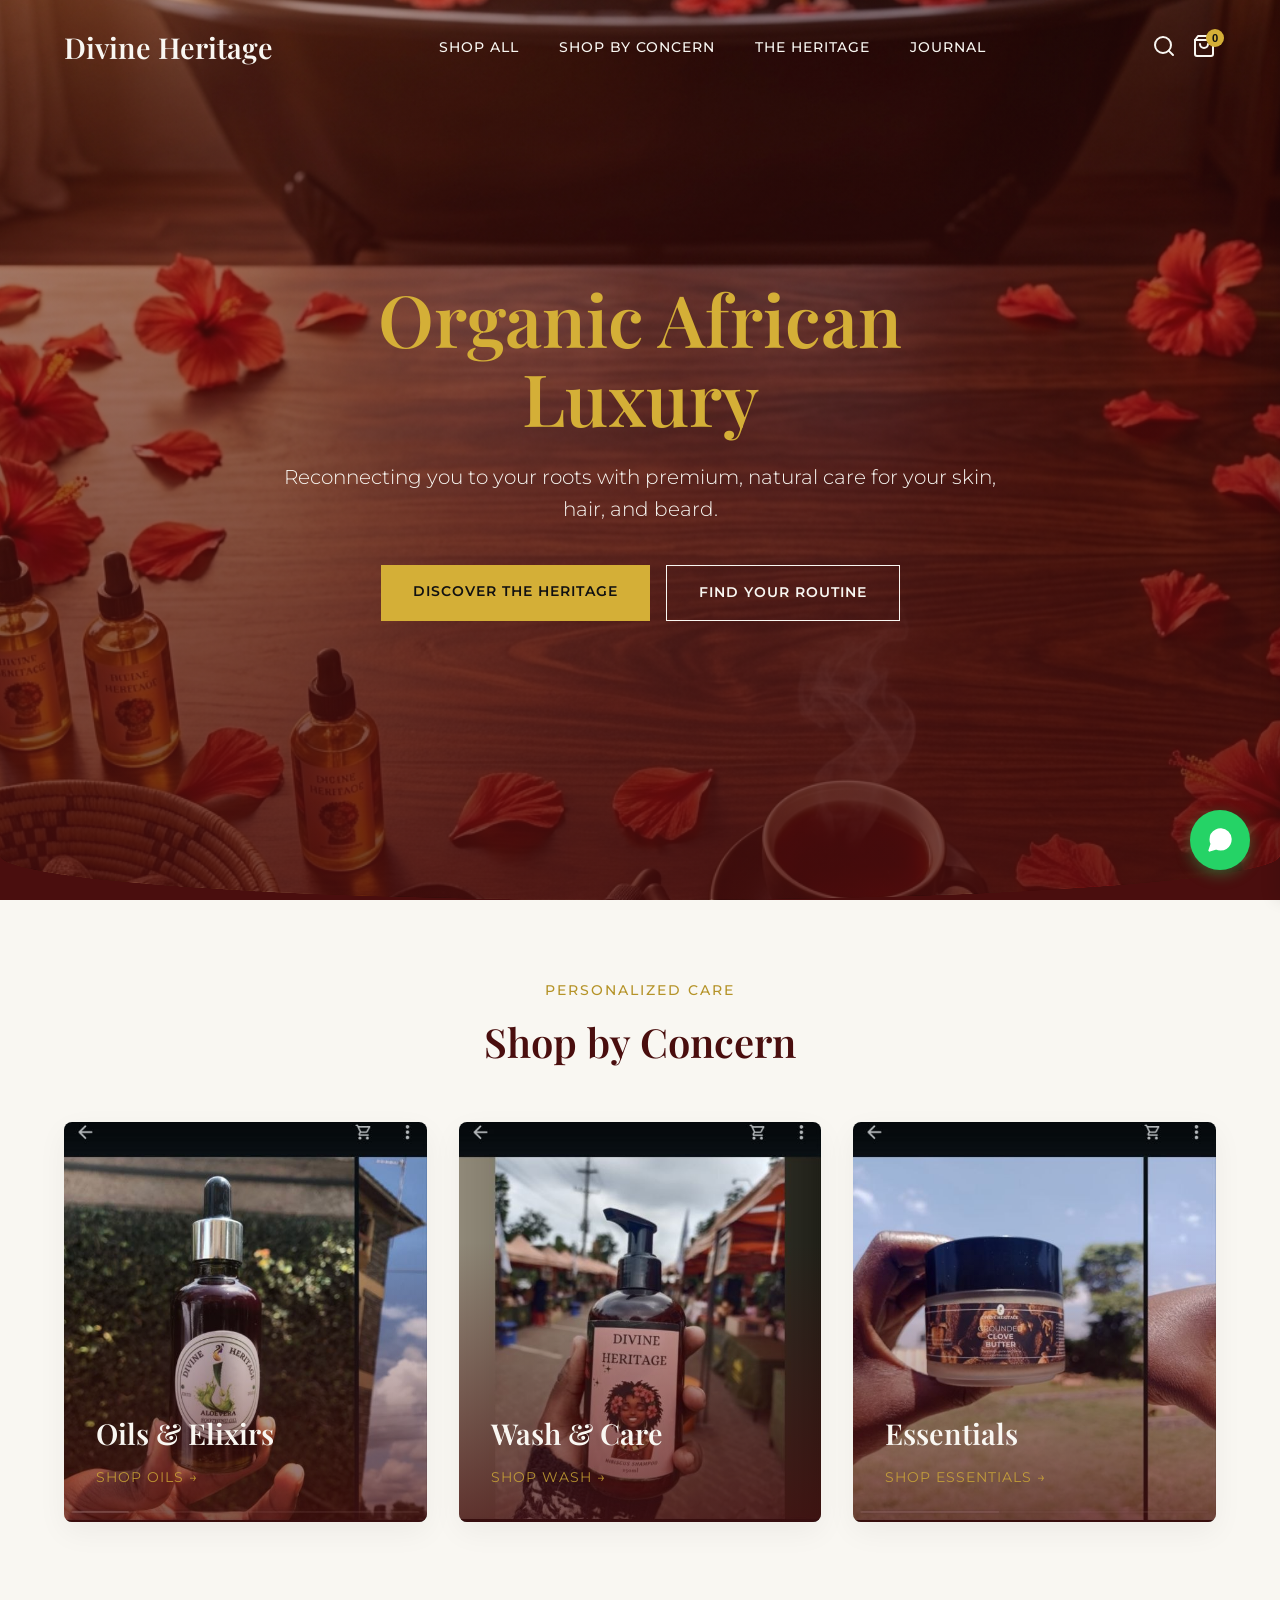
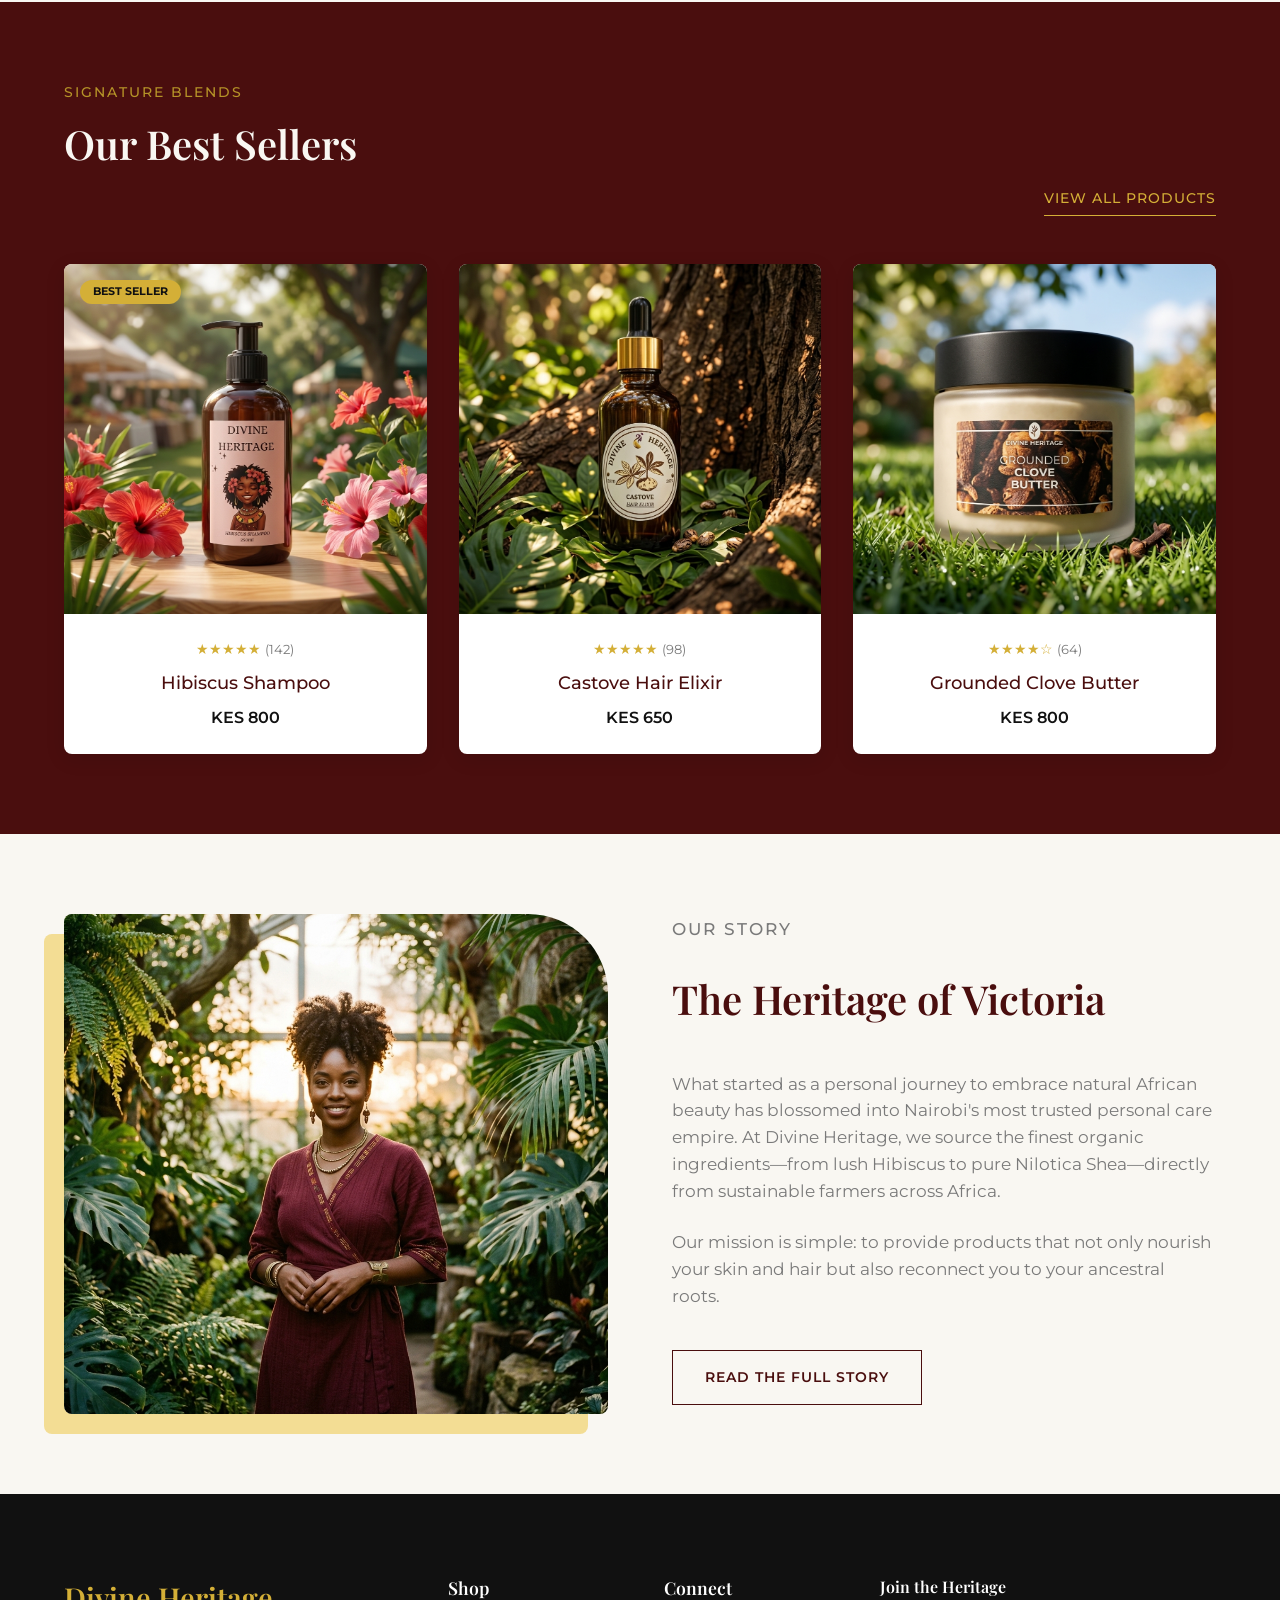
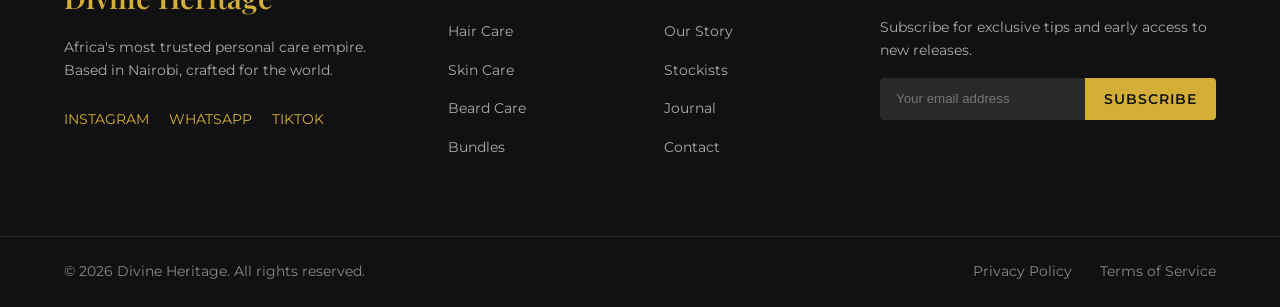
==== commit 83fb6ab6: "Complete multi-page catalogue and WhatsApp cart integration" ====
--- a/index.html
+++ b/index.html
@@ -19,10 +19,10 @@
       </div>
       <nav class="desktop-nav">
         <ul>
-          <li><a href="#shop">Shop All</a></li>
-          <li><a href="#concern">Shop By Concern</a></li>
-          <li><a href="#heritage">The Heritage</a></li>
-          <li><a href="#journal">Journal</a></li>
+          <li><a href="shop.html">Shop All</a></li>
+          <li><a href="index.html#concern">Shop By Concern</a></li>
+          <li><a href="index.html#heritage">The Heritage</a></li>
+          <li><a href="#">Journal</a></li>
         </ul>
       </nav>
       <div class="nav-actions">
@@ -62,24 +62,24 @@
       <h2 class="section-title">Shop by Concern</h2>
       <div class="concern-grid fade-in-up">
         
-        <a href="#" class="concern-card">
-          <div class="concern-img skin"></div>
+        <a href="shop.html#oils" class="concern-card">
+          <div class="concern-img oils"></div>
           <div class="concern-overlay">
             <h3>Oils & Elixirs</h3>
             <span class="link-text">Shop Oils &rarr;</span>
           </div>
         </a>
 
-        <a href="#" class="concern-card">
-          <div class="concern-img hair"></div>
+        <a href="shop.html#wash" class="concern-card">
+          <div class="concern-img wash"></div>
           <div class="concern-overlay">
             <h3>Wash & Care</h3>
             <span class="link-text">Shop Wash &rarr;</span>
           </div>
         </a>
 
-        <a href="#" class="concern-card">
-          <div class="concern-img beard"></div>
+        <a href="shop.html#essentials" class="concern-card">
+          <div class="concern-img essentials"></div>
           <div class="concern-overlay">
             <h3>Essentials</h3>
             <span class="link-text">Shop Essentials &rarr;</span>
--- a/style.css
+++ b/style.css
@@ -320,10 +320,19 @@
   background-color: #E2DBD0; /* Fallback */
 }
 
-/* Gradients for generic placeholders since we don't have images */
-.concern-img.skin { background: linear-gradient(135deg, #E2DBD0, #C5B09A); }
-.concern-img.hair { background: linear-gradient(135deg, #C5B09A, #8F7057); }
-.concern-img.beard { background: linear-gradient(135deg, #8F7057, #5C4336); }
+/* Background images for categories */
+.concern-img.oils { 
+  background: url('assets/products/aloe_vera_oil.jpg') center/cover no-repeat; 
+  background-position: center 12%; 
+}
+.concern-img.wash { 
+  background: url('assets/products/hibiscus_shampoo.jpg') center/cover no-repeat; 
+  background-position: center 12%; 
+}
+.concern-img.essentials { 
+  background: url('assets/products/clove_butter.jpg') center/cover no-repeat; 
+  background-position: center 12%; 
+}
 
 .concern-card::after {
   content: '';
@@ -789,3 +798,10 @@
   color: var(--clr-maroon);
 }
 
+.catalog-crop {
+  width: 100%;
+  height: 100%;
+  object-fit: cover;
+  object-position: center 12%;
+}
+
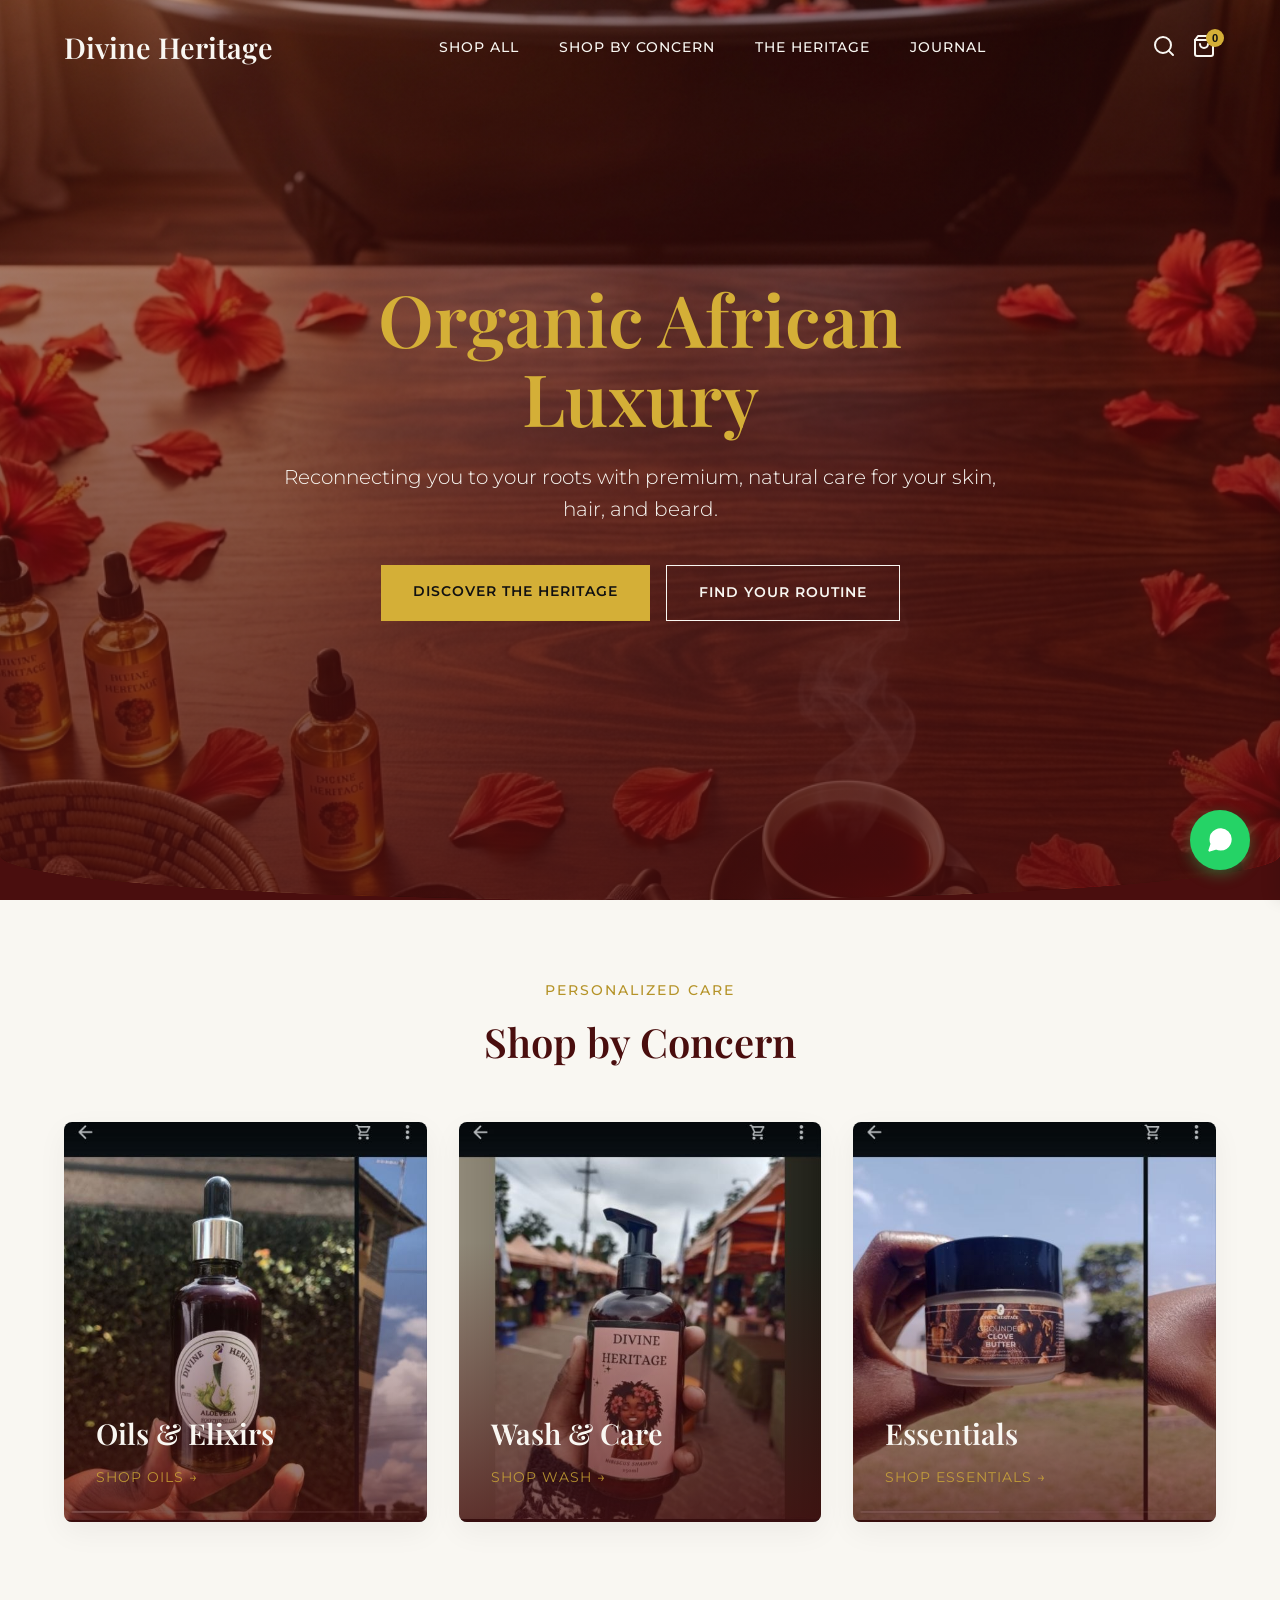
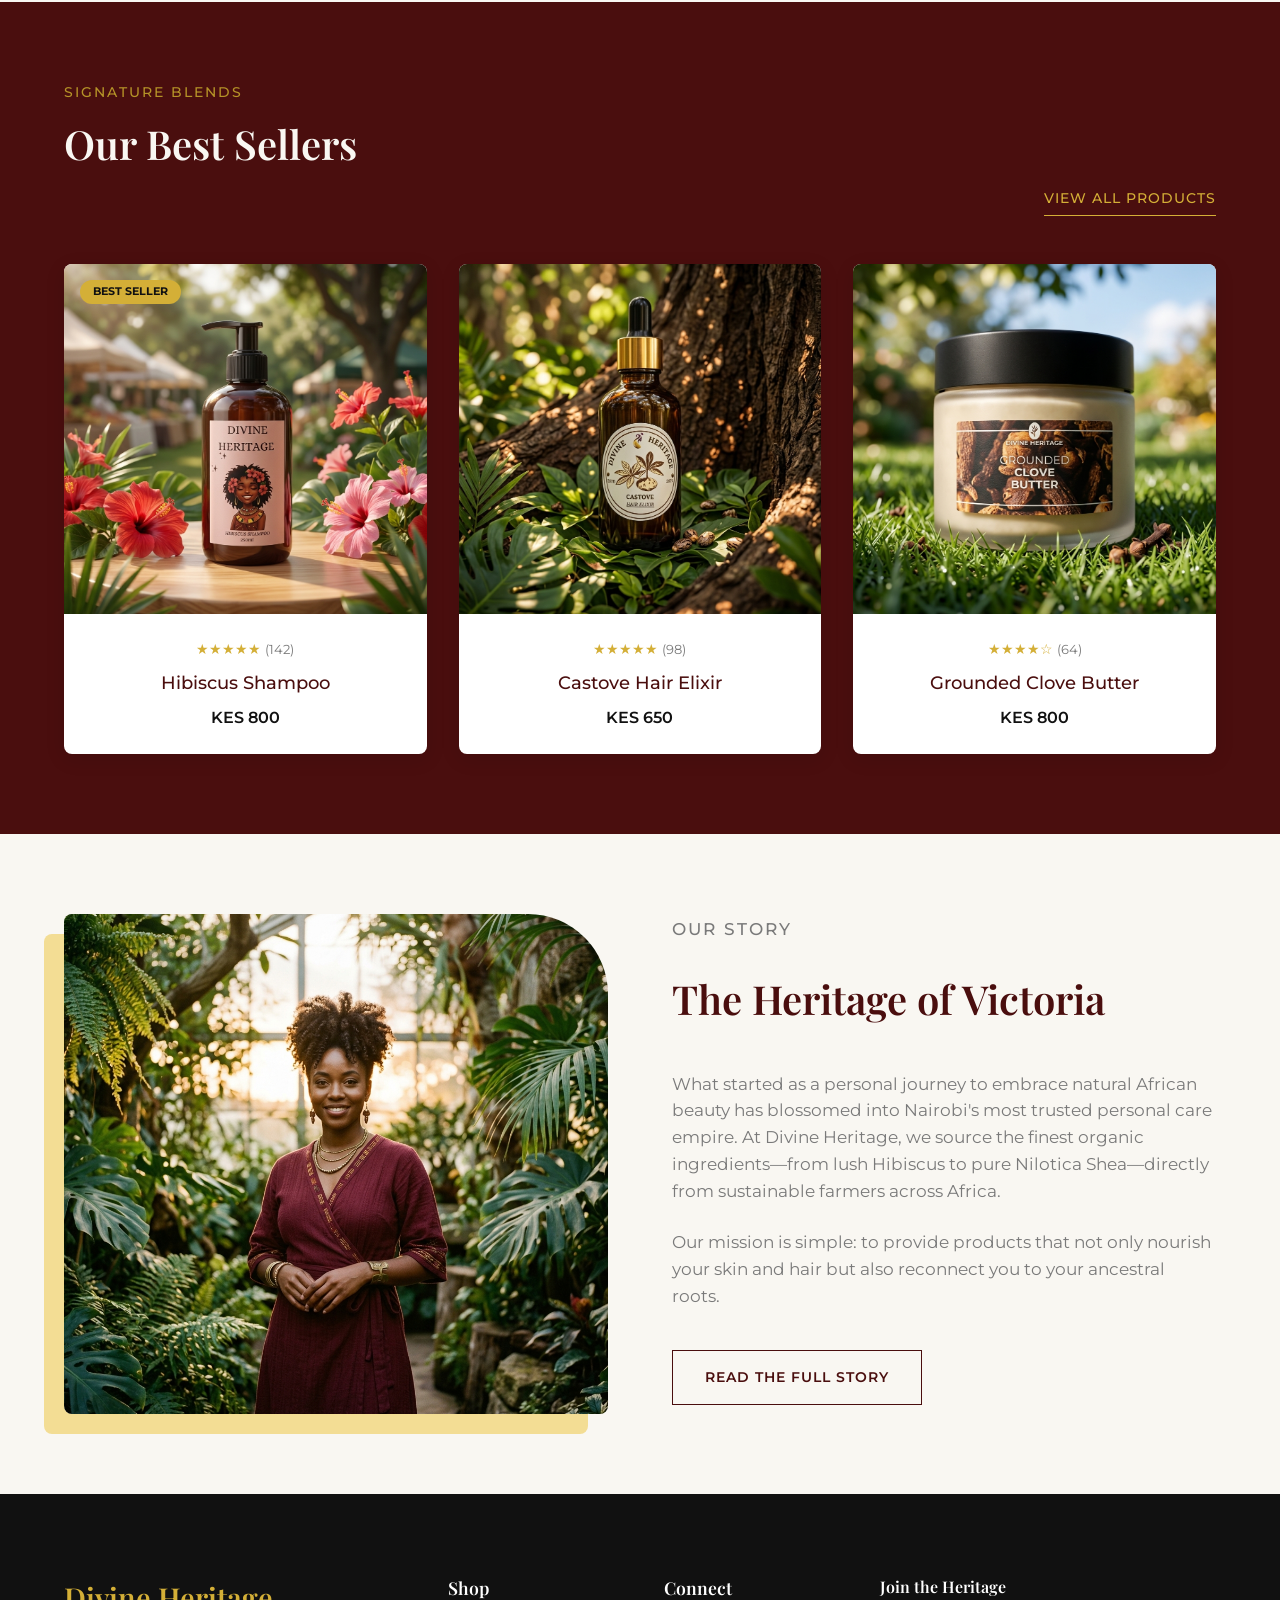
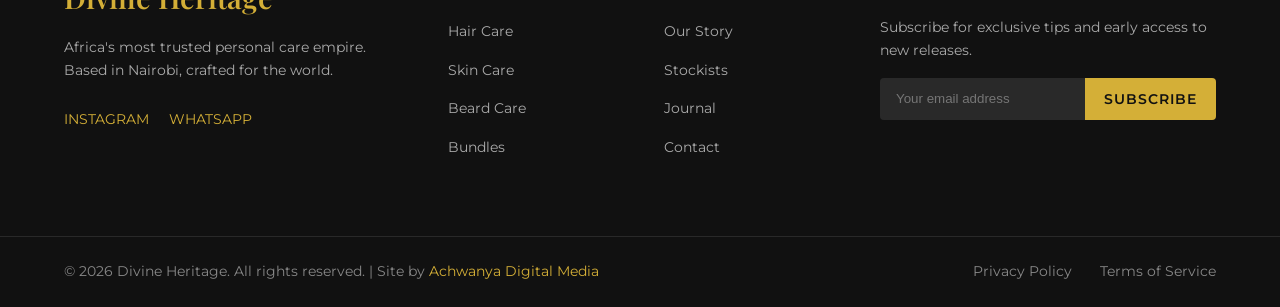
==== commit 2039c1df: "Update footer and social links" ====
--- a/index.html
+++ b/index.html
@@ -172,9 +172,8 @@
         <h2>Divine Heritage</h2>
         <p>Africa's most trusted personal care empire. Based in Nairobi, crafted for the world.</p>
         <div class="social-links">
-           <a href="#">Instagram</a>
-           <a href="#">WhatsApp</a>
-           <a href="#">TikTok</a>
+           <a href="https://www.instagram.com/doitwithvictoria?igsh=MXJtaXVheGxoZzBuZg==" target="_blank">Instagram</a>
+           <a href="https://wa.me/254795429932" target="_blank">WhatsApp</a>
         </div>
       </div>
       <div class="footer-links">
@@ -206,7 +205,7 @@
     </div>
     <div class="footer-bottom">
       <div class="container">
-        <p>&copy; 2026 Divine Heritage. All rights reserved.</p>
+        <p>&copy; 2026 Divine Heritage. All rights reserved. | Site by <a href="https://www.instagram.com/achwanyadigitalmedia/" style="color:var(--clr-gold); text-decoration:none;" target="_blank">Achwanya Digital Media</a></p>
         <div class="legal-links">
            <a href="#">Privacy Policy</a>
            <a href="#">Terms of Service</a>
@@ -217,7 +216,7 @@
 
   <!-- Sticky Mobile Add to Cart & FAB -->
   <div class="floating-actions">
-    <a href="https://wa.me/something" class="fab whatsapp-fab" aria-label="Chat on WhatsApp">
+    <a href="https://wa.me/254795429932" class="fab whatsapp-fab" aria-label="Chat on WhatsApp" target="_blank">
        <svg width="28" height="28" viewBox="0 0 24 24" fill="white" stroke="white" stroke-width="2" stroke-linecap="round" stroke-linejoin="round"><path d="M21 11.5a8.38 8.38 0 0 1-.9 3.8 8.5 8.5 0 0 1-7.6 4.7 8.38 8.38 0 0 1-3.8-.9L3 21l1.9-5.7a8.38 8.38 0 0 1-.9-3.8 8.5 8.5 0 0 1 4.7-7.6 8.38 8.38 0 0 1 3.8-.9h.5a8.48 8.48 0 0 1 8 8v.5z"></path></svg>
     </a>
   </div>
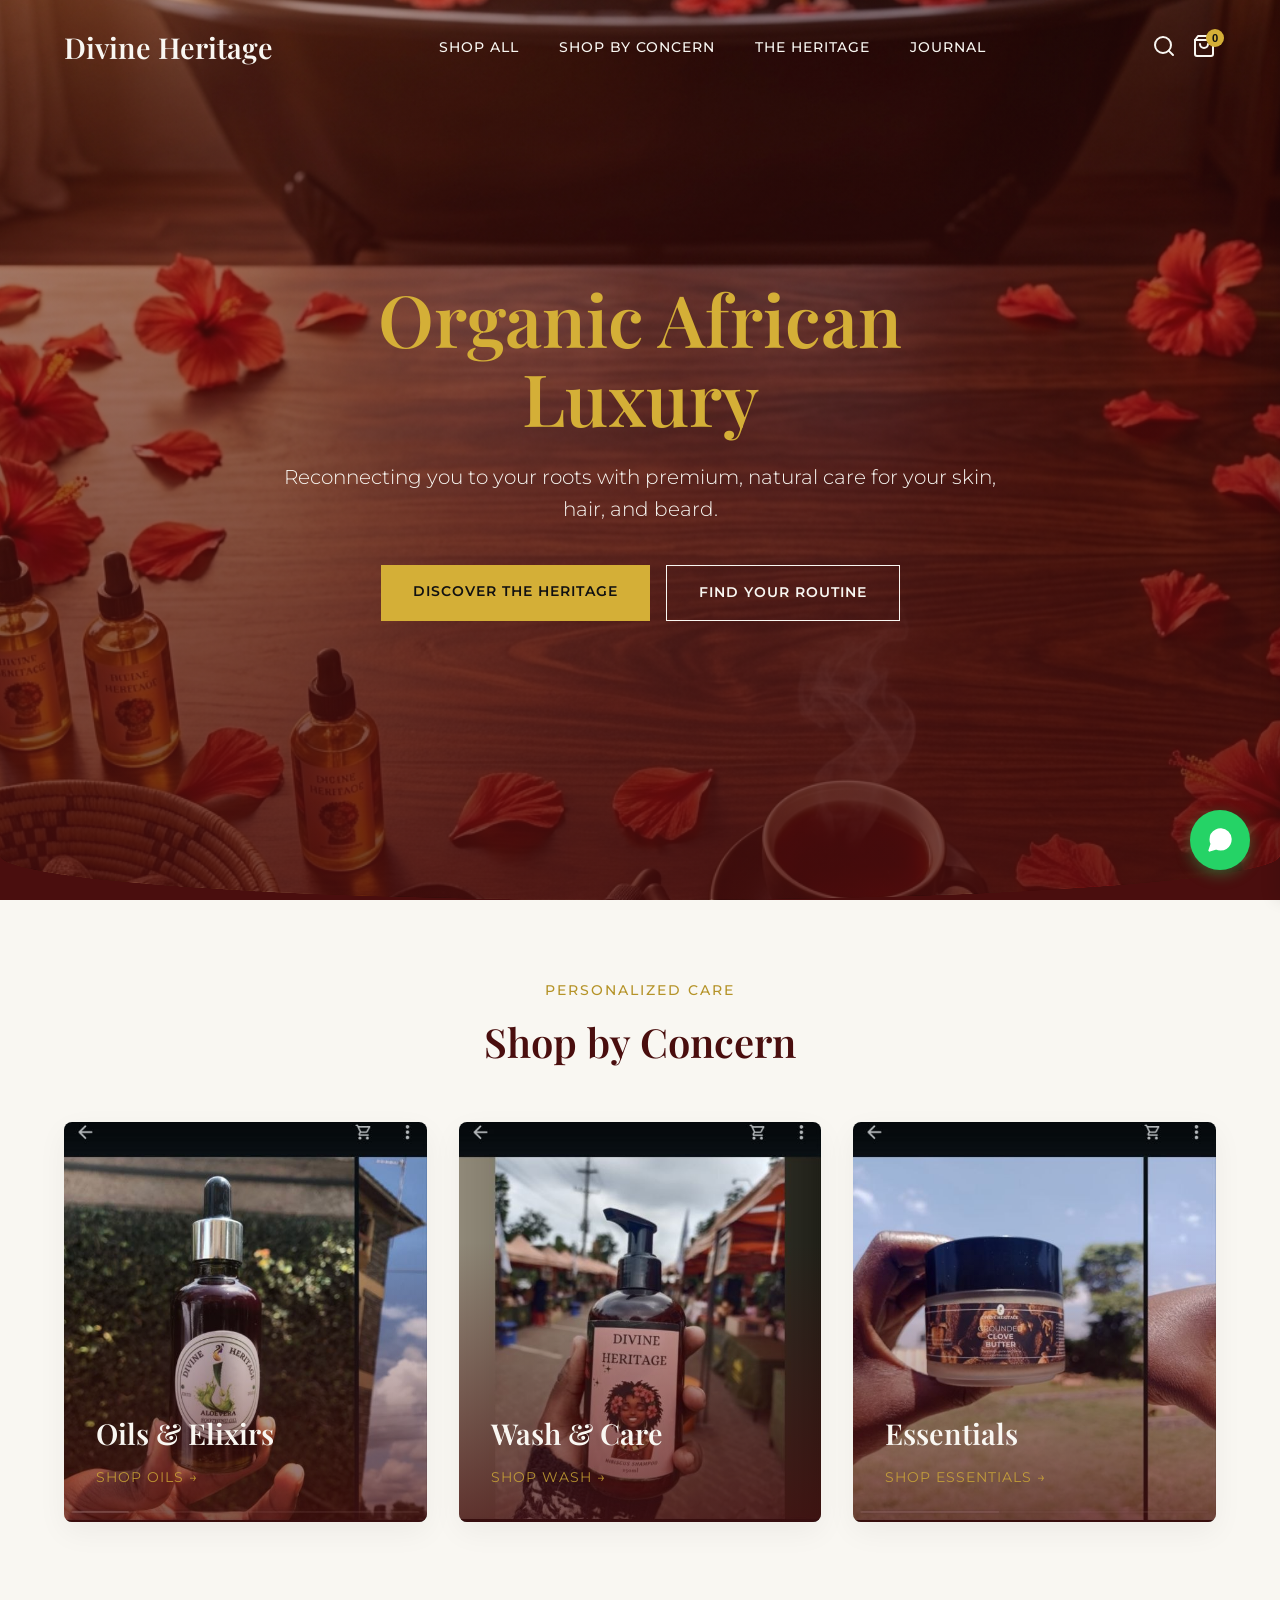
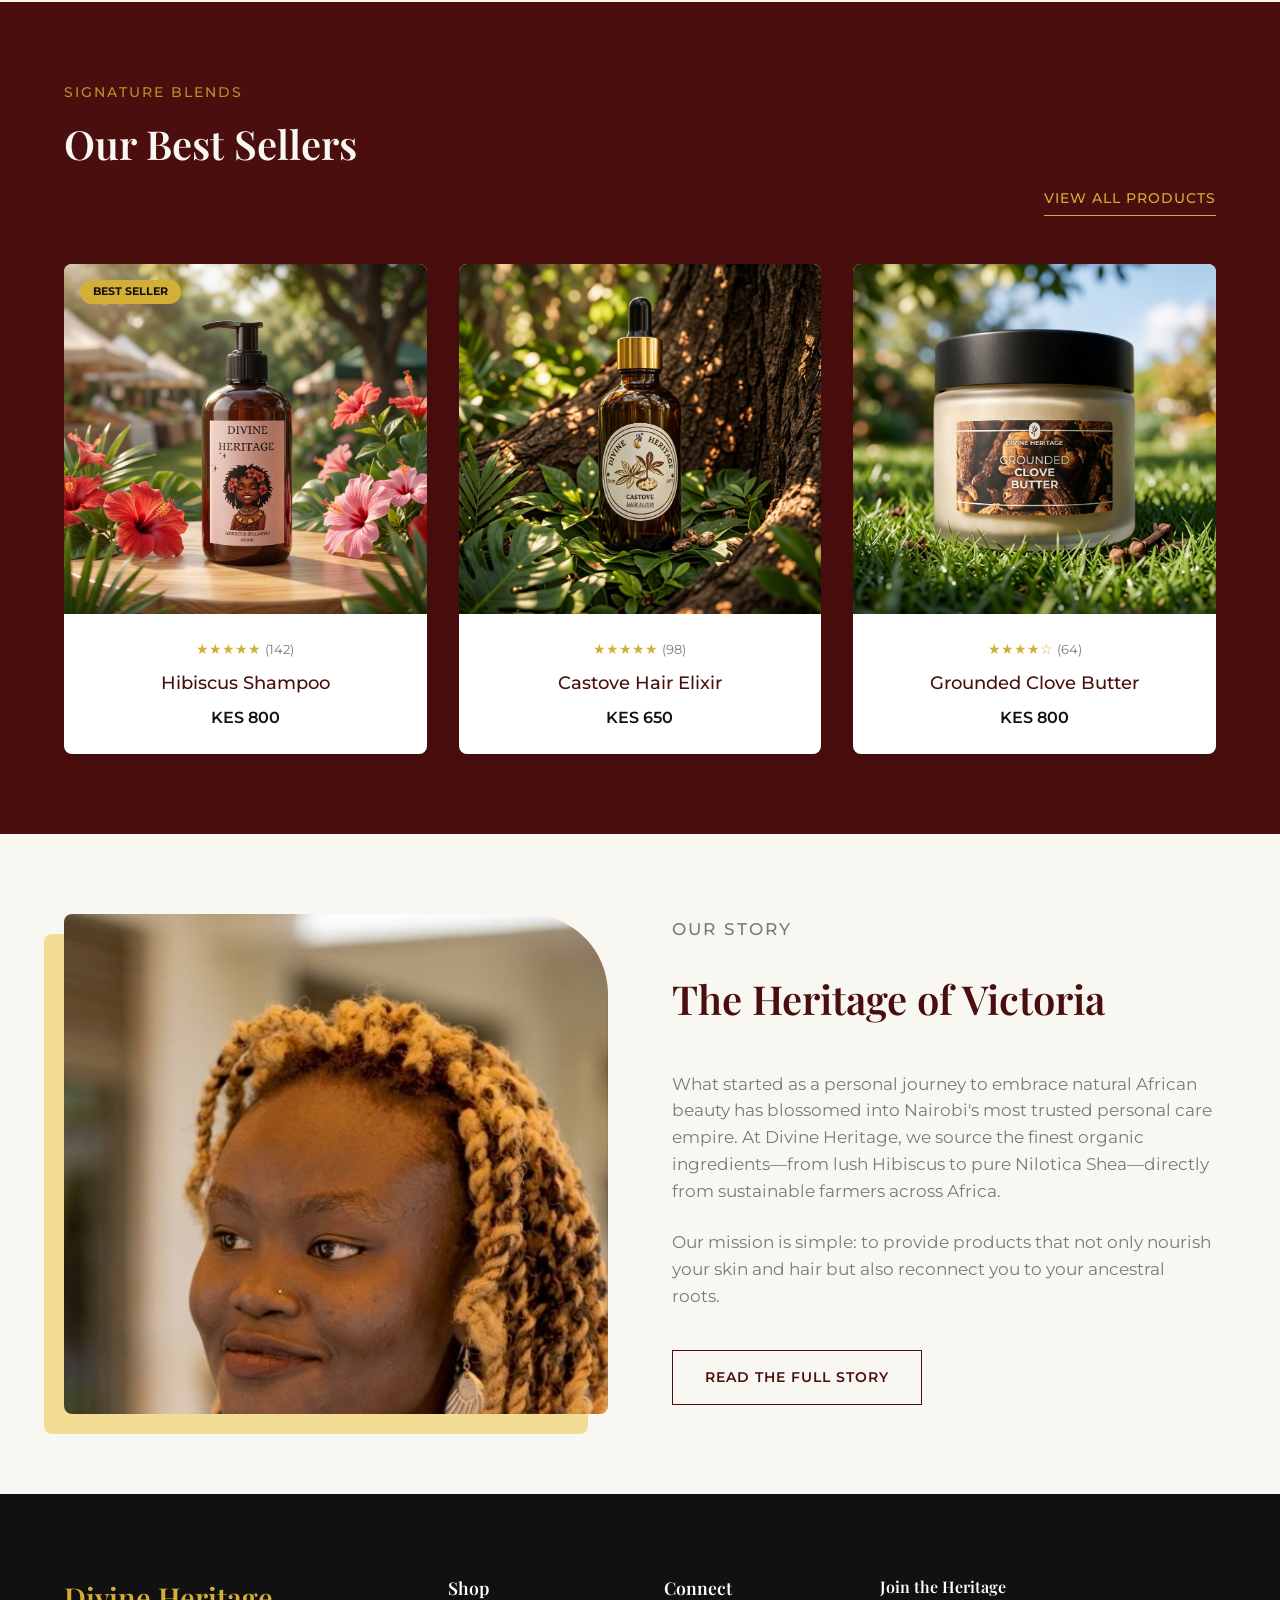
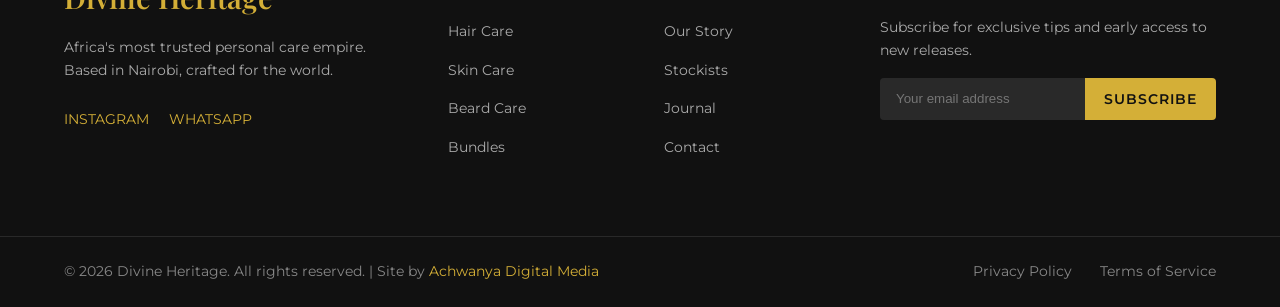
==== commit ca85109f: "Update founder portrait and crop watermark" ====
--- a/index.html
+++ b/index.html
@@ -153,7 +153,7 @@
   <section id="heritage" class="section story-section">
     <div class="container dual-layout">
       <div class="story-image fade-in-right">
-          <div class="story-img-placeholder" style="background-image: url('assets/story_founder_1776485600450.png'); background-size: cover; background-position: center;"></div>
+          <div class="story-img-placeholder" style="background-image: url('assets/founder_portrait.jpg'); background-size: cover; background-position: center top;"></div>
       </div>
       <div class="story-content fade-in-left">
         <p class="section-kicker">Our Story</p>
